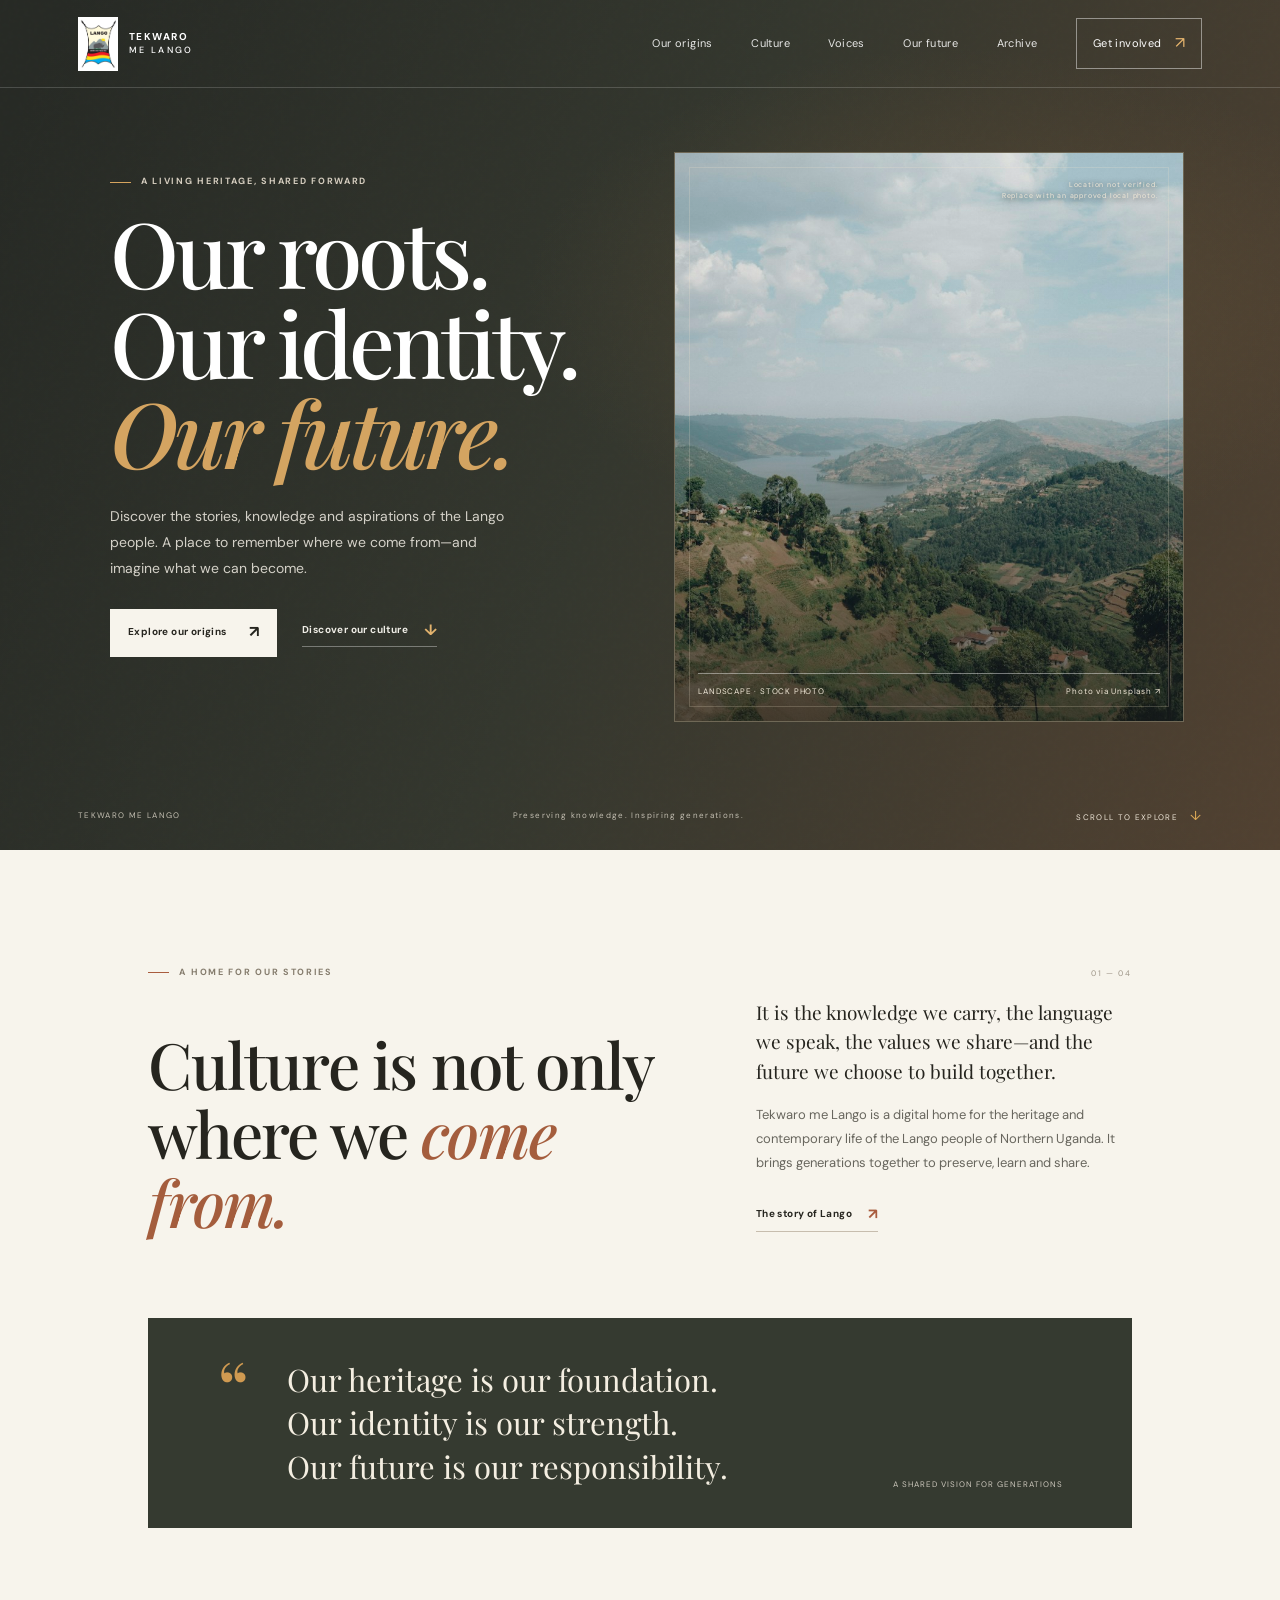
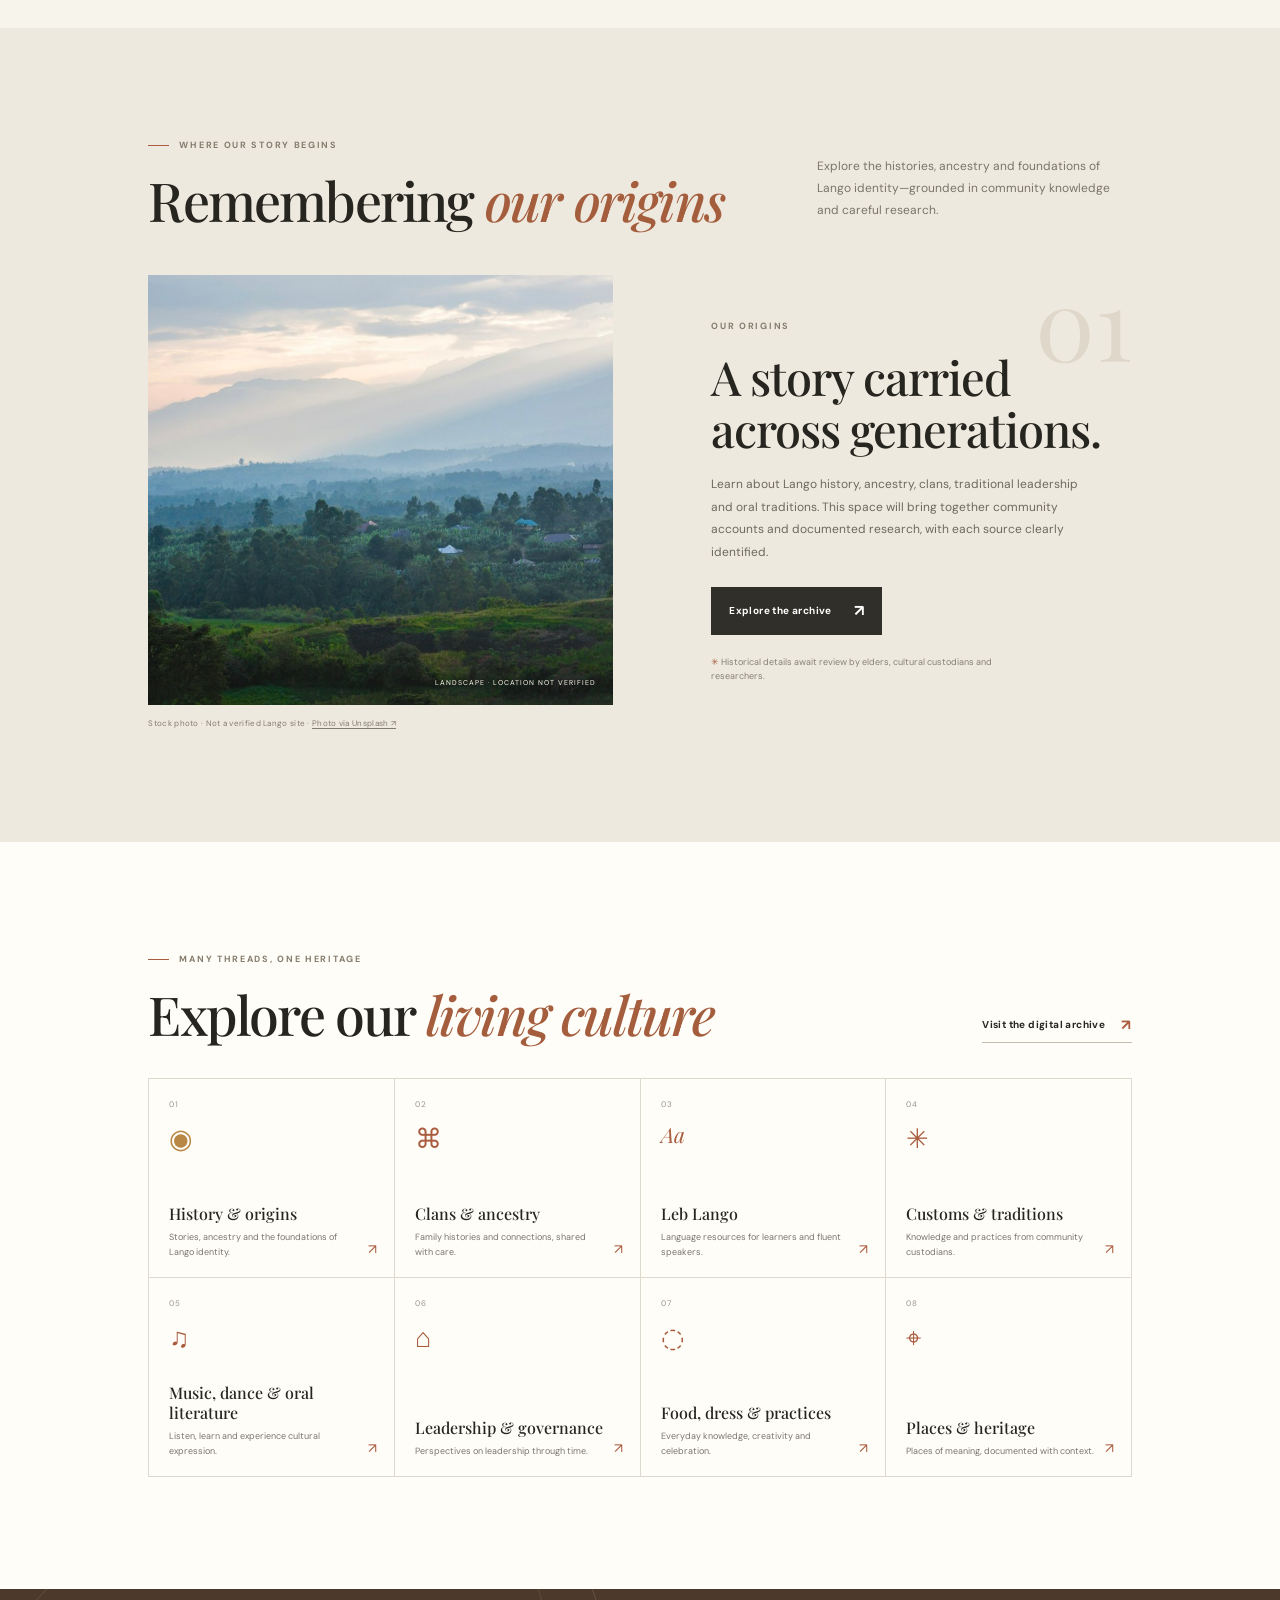
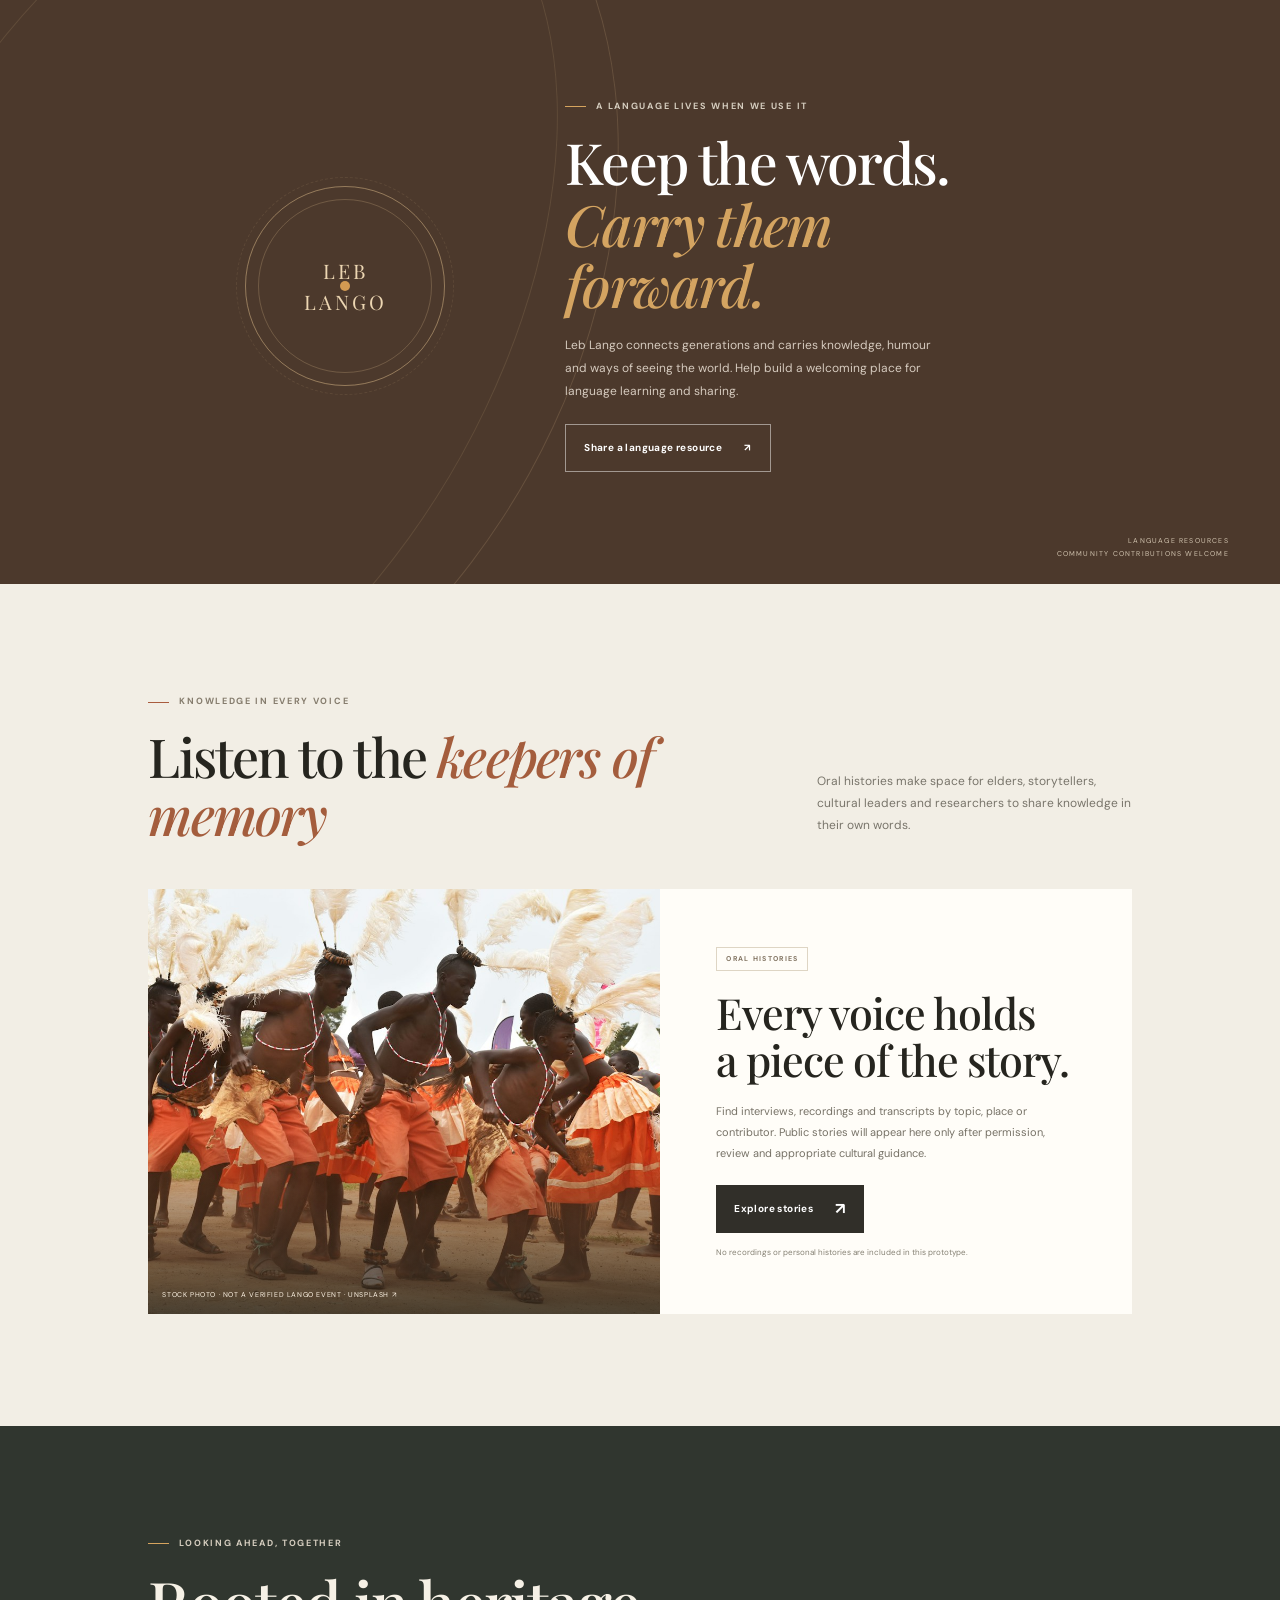
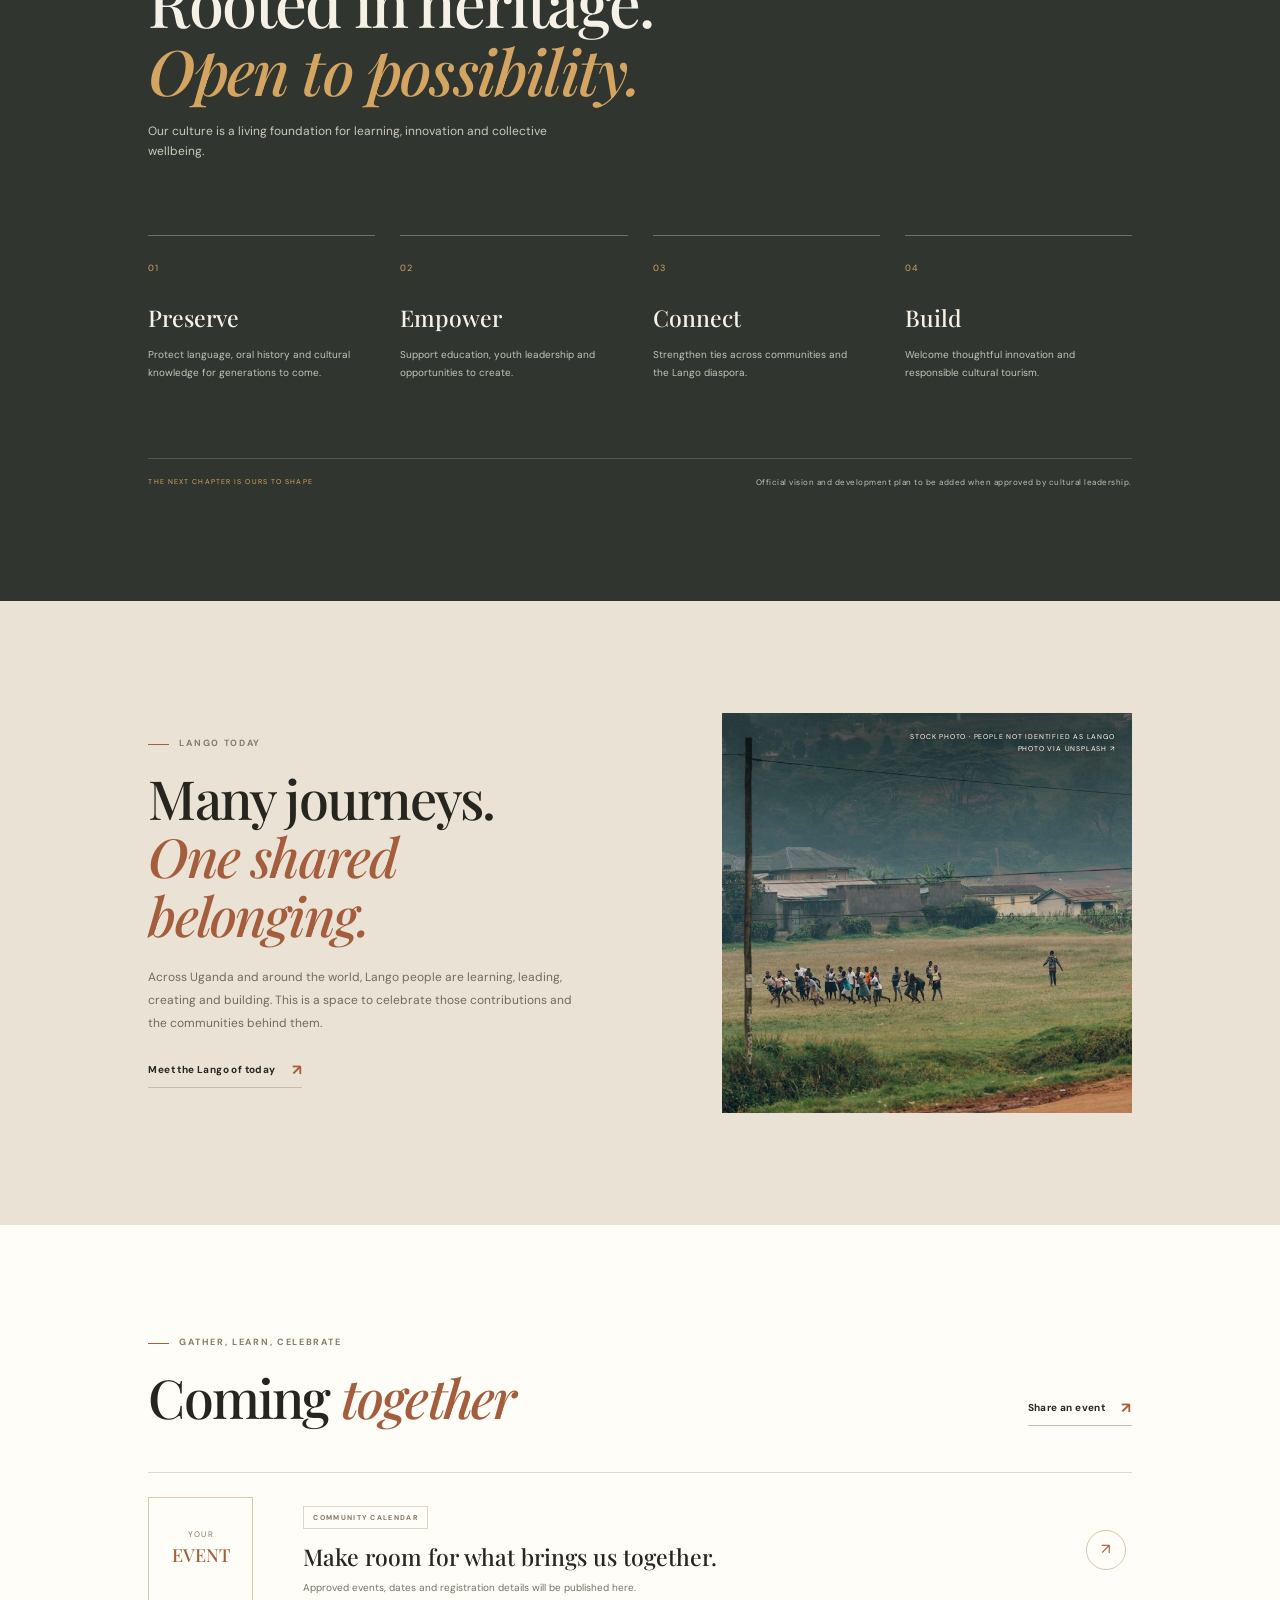
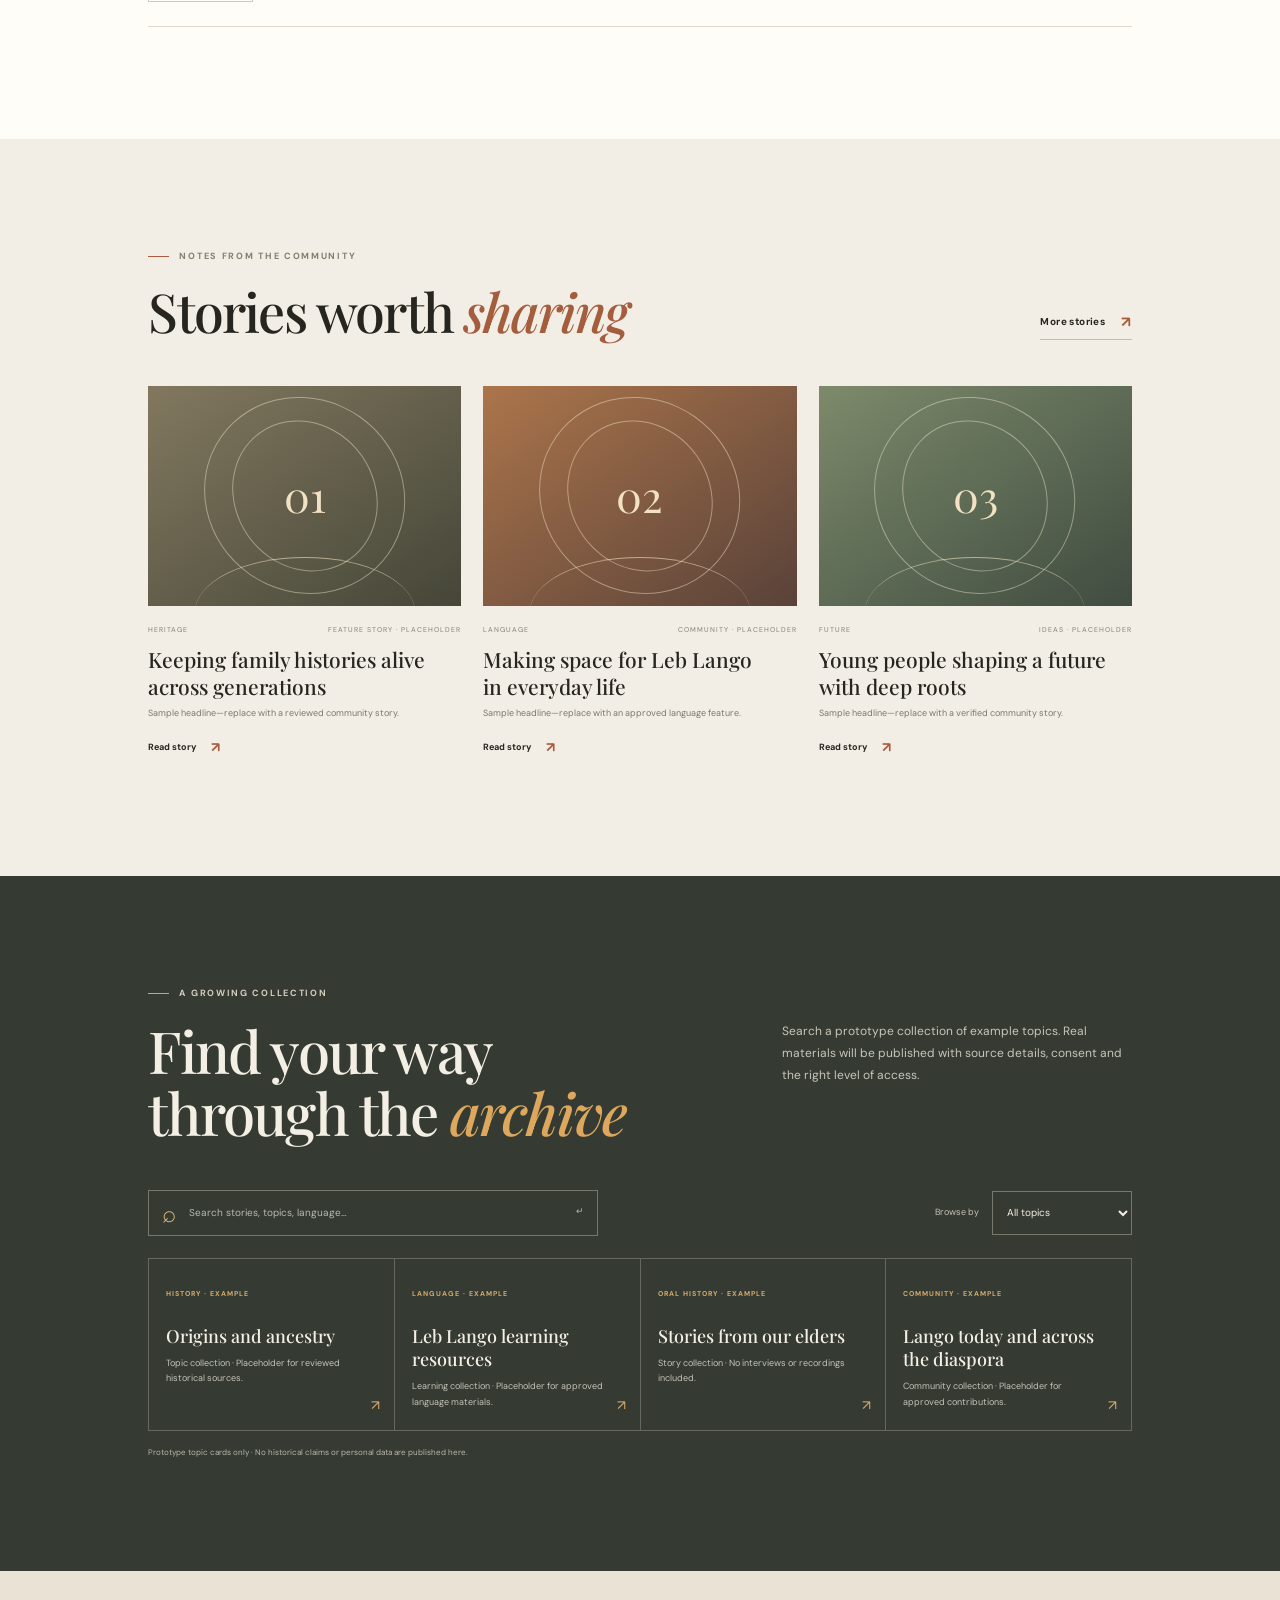
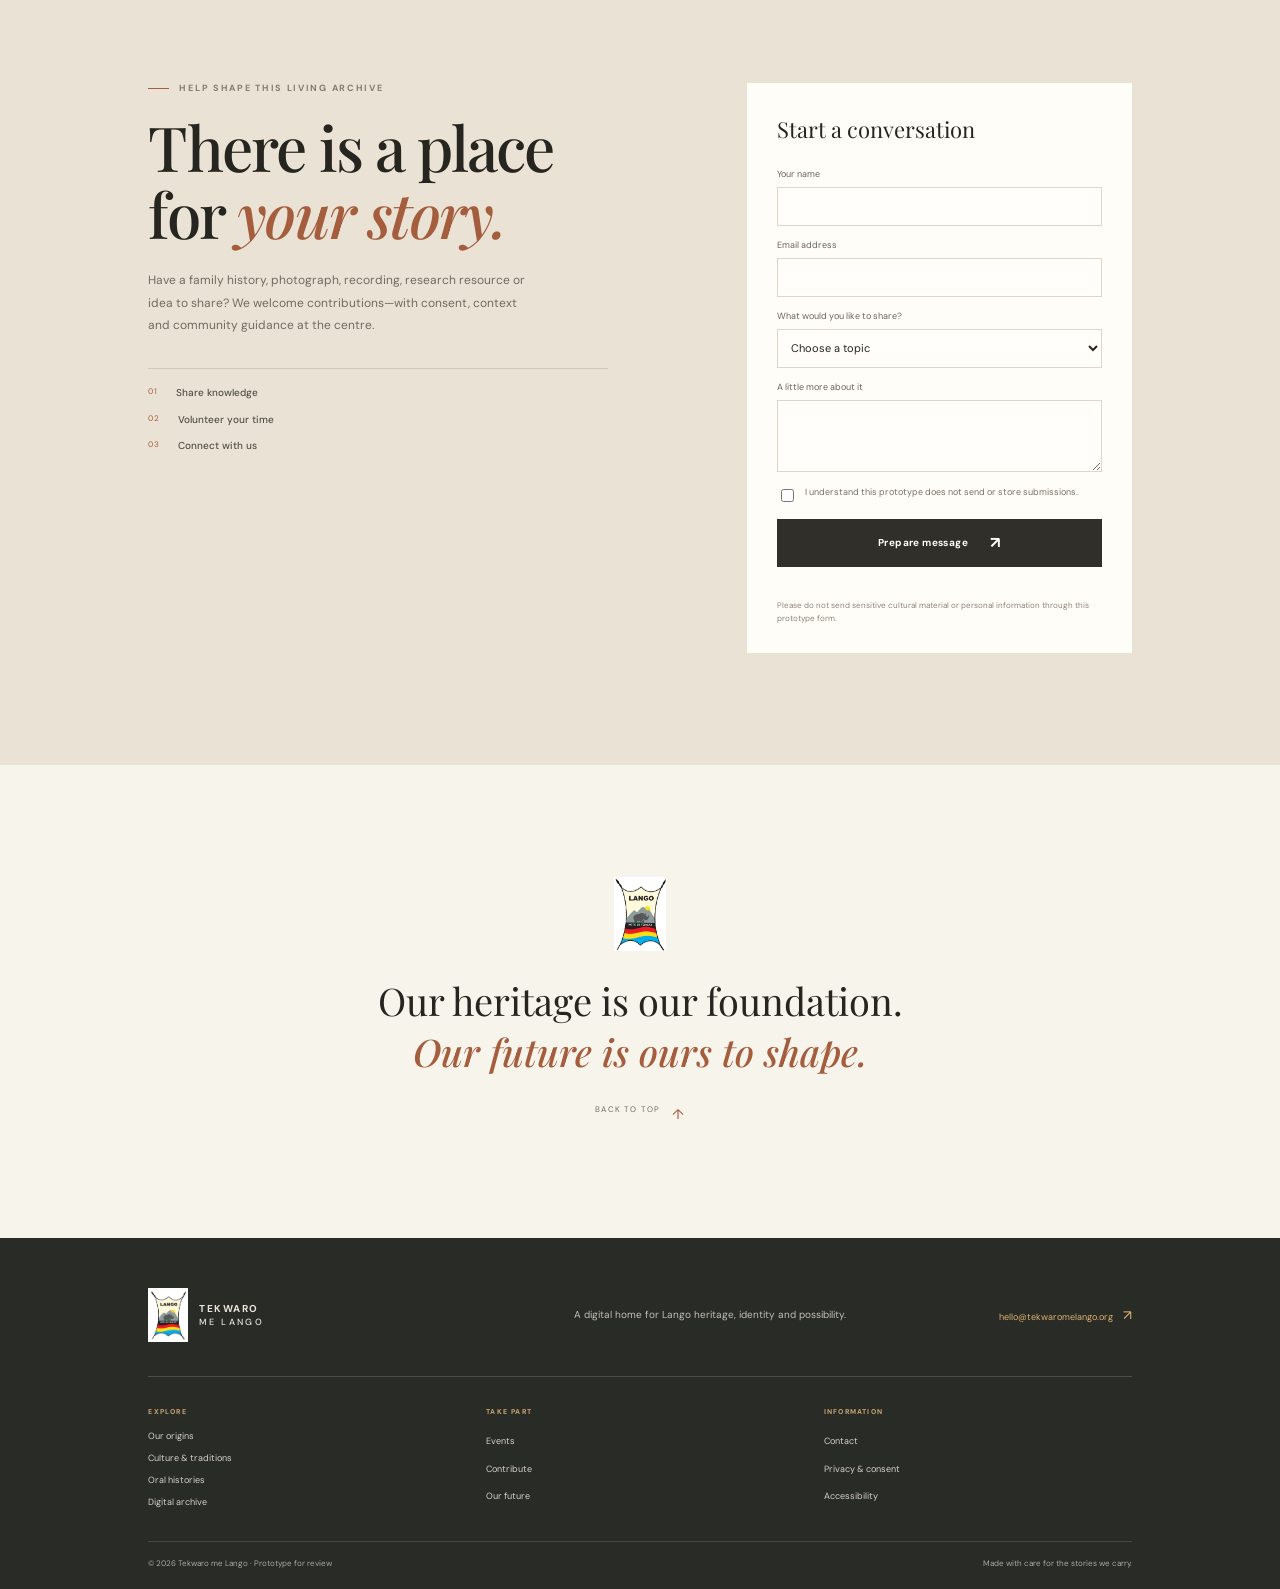
==== index.html @ 5851524d "Publish Tekwaro me Lango website Co-authored-by: Copilot <223556219+Copilot@users.noreply.github.com" ====
<!doctype html>
<html lang="en">
  <head>
    <meta charset="utf-8">
    <meta name="viewport" content="width=device-width, initial-scale=1">
    <meta name="theme-color" content="#f7f4ec">
    <meta name="description" content="A digital home for Lango heritage, language, oral history, and the aspirations of future generations.">
    <title>Tekwaro me Lango — Our Roots. Our Identity. Our Future.</title>
    <link rel="preconnect" href="https://fonts.googleapis.com">
    <link rel="preconnect" href="https://fonts.gstatic.com" crossorigin>
    <link href="https://fonts.googleapis.com/css2?family=DM+Sans:wght@400;500;600;700&family=Playfair+Display:wght@500;600;700&display=swap" rel="stylesheet">
    <link rel="stylesheet" href="styles.css">
    <script src="app.js" defer></script>
  </head>
  <body>
    <a class="skip-link" href="#main">Skip to content</a>
    <header class="site-header">
      <a class="brand" href="#home" aria-label="Tekwaro me Lango home">
        <img class="brand-logo" src="images/lango-emblem.jpg" alt="">
        <span class="brand-name">TEKWARO <span>ME LANGO</span></span>
      </a>
      <button class="menu-toggle" type="button" aria-expanded="false" aria-controls="primary-nav">
        <span class="sr-only">Open menu</span><span></span><span></span>
      </button>
      <nav class="primary-nav" id="primary-nav" aria-label="Main navigation">
        <a href="#origins">Our origins</a>
        <a href="#culture">Culture</a>
        <a href="#voices">Voices</a>
        <a href="#future">Our future</a>
        <a href="#archive">Archive</a>
        <a class="nav-cta" href="#get-involved">Get involved <span aria-hidden="true">↗</span></a>
      </nav>
    </header>

    <main id="main">
      <section class="hero" id="home" aria-labelledby="hero-title">
        <div class="hero-grain" aria-hidden="true"></div>
        <div class="hero-copy">
          <p class="eyebrow eyebrow-light"><span></span> A living heritage, shared forward</p>
          <h1 id="hero-title">Our roots.<br>Our identity.<br><em>Our future.</em></h1>
          <p class="hero-description">Discover the stories, knowledge and aspirations of the Lango people. A place to remember where we come from—and imagine what we can become.</p>
          <div class="hero-actions">
            <a class="button button-light" href="#origins">Explore our origins <span aria-hidden="true">↗</span></a>
            <a class="text-link text-link-light" href="#culture">Discover our culture <span aria-hidden="true">↓</span></a>
          </div>
        </div>
        <figure class="hero-art">
          <img src="images/uganda-landscape.jpg" alt="Aerial view of green hills and trees; the specific location has not been verified." fetchpriority="high">
          <figcaption class="art-caption"><span>LANDSCAPE · STOCK PHOTO</span><a href="https://unsplash.com/photos/aerial-photography-of-hills-and-trees-KQ5djKAN35s" target="_blank" rel="noopener noreferrer">Photo via Unsplash ↗</a></figcaption>
          <p class="art-note">Location not verified.<br>Replace with an approved local photo.</p>
        </figure>
        <div class="hero-bottom">
          <span>TEKWARO ME LANGO</span>
          <span>Preserving knowledge. Inspiring generations.</span>
          <a href="#story" aria-label="Scroll to the story of Lango">SCROLL TO EXPLORE <span aria-hidden="true">↓</span></a>
        </div>
      </section>

      <section class="intro section-pad" id="story">
        <div class="intro-kicker">
          <p class="eyebrow"><span></span> A home for our stories</p>
          <span class="section-index">01 — 04</span>
        </div>
        <div class="intro-content">
          <h2>Culture is not only<br>where we <em>come from.</em></h2>
          <div class="intro-text">
            <p>It is the knowledge we carry, the language we speak, the values we share—and the future we choose to build together.</p>
            <p>Tekwaro me Lango is a digital home for the heritage and contemporary life of the Lango people of Northern Uganda. It brings generations together to preserve, learn and share.</p>
            <a class="text-link" href="#origins">The story of Lango <span aria-hidden="true">↗</span></a>
          </div>
        </div>
        <div class="intro-quote">
          <span class="quote-mark" aria-hidden="true">“</span>
          <p>Our heritage is our foundation.<br>Our identity is our strength.<br>Our future is our responsibility.</p>
          <span class="quote-attribution">A shared vision for generations</span>
        </div>
      </section>

      <section class="origins section-pad" id="origins">
        <div class="section-heading">
          <div><p class="eyebrow"><span></span> Where our story begins</p><h2>Remembering <em>our origins</em></h2></div>
          <p class="section-summary">Explore the histories, ancestry and foundations of Lango identity—grounded in community knowledge and careful research.</p>
        </div>
        <div class="origin-layout">
          <figure class="origin-visual">
            <div class="origin-photo">
              <img src="images/green-hills.jpg" alt="Green trees on a mountain during daytime; shown as an illustrative landscape, not a verified Lango heritage site." loading="lazy">
              <span class="photo-label">LANDSCAPE · LOCATION NOT VERIFIED</span>
            </div>
            <figcaption class="image-note">Stock photo · Not a verified Lango site · <a href="https://unsplash.com/photos/green-trees-on-mountain-during-daytime-8PF8fl6e6yE" target="_blank" rel="noopener noreferrer">Photo via Unsplash ↗</a></figcaption>
          </figure>
          <div class="origin-details">
            <span class="large-number">01</span>
            <p class="eyebrow">Our origins</p>
            <h3>A story carried<br>across generations.</h3>
            <p class="body-copy">Learn about Lango history, ancestry, clans, traditional leadership and oral traditions. This space will bring together community accounts and documented research, with each source clearly identified.</p>
            <a class="button button-dark" href="#archive">Explore the archive <span aria-hidden="true">↗</span></a>
            <p class="review-note"><span aria-hidden="true">✳</span> Historical details await review by elders, cultural custodians and researchers.</p>
          </div>
        </div>
      </section>

      <section class="heritage section-pad" id="culture">
        <div class="section-heading">
          <div><p class="eyebrow"><span></span> Many threads, one heritage</p><h2>Explore our <em>living culture</em></h2></div>
          <a class="text-link" href="#archive">Visit the digital archive <span aria-hidden="true">↗</span></a>
        </div>
        <div class="heritage-grid">
          <a class="heritage-card card-feature" href="#archive"><span class="card-number">01</span><span class="card-symbol symbol-sun" aria-hidden="true">◉</span><span class="card-content"><strong>History &amp; origins</strong><span>Stories, ancestry and the foundations of Lango identity.</span></span><span class="card-arrow" aria-hidden="true">↗</span></a>
          <a class="heritage-card" href="#archive"><span class="card-number">02</span><span class="card-symbol" aria-hidden="true">⌘</span><span class="card-content"><strong>Clans &amp; ancestry</strong><span>Family histories and connections, shared with care.</span></span><span class="card-arrow" aria-hidden="true">↗</span></a>
          <a class="heritage-card" href="#language"><span class="card-number">03</span><span class="card-symbol symbol-language" aria-hidden="true">Aa</span><span class="card-content"><strong>Leb Lango</strong><span>Language resources for learners and fluent speakers.</span></span><span class="card-arrow" aria-hidden="true">↗</span></a>
          <a class="heritage-card" href="#archive"><span class="card-number">04</span><span class="card-symbol" aria-hidden="true">✳</span><span class="card-content"><strong>Customs &amp; traditions</strong><span>Knowledge and practices from community custodians.</span></span><span class="card-arrow" aria-hidden="true">↗</span></a>
          <a class="heritage-card" href="#voices"><span class="card-number">05</span><span class="card-symbol" aria-hidden="true">♫</span><span class="card-content"><strong>Music, dance &amp; oral literature</strong><span>Listen, learn and experience cultural expression.</span></span><span class="card-arrow" aria-hidden="true">↗</span></a>
          <a class="heritage-card" href="#archive"><span class="card-number">06</span><span class="card-symbol" aria-hidden="true">⌂</span><span class="card-content"><strong>Leadership &amp; governance</strong><span>Perspectives on leadership through time.</span></span><span class="card-arrow" aria-hidden="true">↗</span></a>
          <a class="heritage-card" href="#archive"><span class="card-number">07</span><span class="card-symbol" aria-hidden="true">◌</span><span class="card-content"><strong>Food, dress &amp; practices</strong><span>Everyday knowledge, creativity and celebration.</span></span><span class="card-arrow" aria-hidden="true">↗</span></a>
          <a class="heritage-card" href="#archive"><span class="card-number">08</span><span class="card-symbol" aria-hidden="true">⌖</span><span class="card-content"><strong>Places &amp; heritage</strong><span>Places of meaning, documented with context.</span></span><span class="card-arrow" aria-hidden="true">↗</span></a>
        </div>
      </section>

      <section class="language section-pad" id="language">
        <div class="language-mark" aria-hidden="true"><span>LEB</span><span>LANGO</span><i></i></div>
        <div class="language-copy">
          <p class="eyebrow eyebrow-light"><span></span> A language lives when we use it</p>
          <h2>Keep the words.<br><em>Carry them forward.</em></h2>
          <p>Leb Lango connects generations and carries knowledge, humour and ways of seeing the world. Help build a welcoming place for language learning and sharing.</p>
          <a class="button button-outline-light" href="#get-involved">Share a language resource <span aria-hidden="true">↗</span></a>
        </div>
        <div class="language-side-note">LANGUAGE RESOURCES<br>COMMUNITY CONTRIBUTIONS WELCOME</div>
      </section>

      <section class="voices section-pad" id="voices">
        <div class="section-heading">
          <div><p class="eyebrow"><span></span> Knowledge in every voice</p><h2>Listen to the <em>keepers of memory</em></h2></div>
          <p class="section-summary">Oral histories make space for elders, storytellers, cultural leaders and researchers to share knowledge in their own words.</p>
        </div>
        <div class="voices-feature">
          <figure class="voice-art">
            <img src="images/community-dance.jpg" alt="A group of people dancing on open ground; this stock photo is not identified as a Lango cultural event." loading="lazy">
            <figcaption class="voice-art-caption">STOCK PHOTO · NOT A VERIFIED LANGO EVENT · <a href="https://unsplash.com/photos/people-dancing-on-brown-soil-T6Gig_Rr2dw" target="_blank" rel="noopener noreferrer">UNSPLASH ↗</a></figcaption>
          </figure>
          <div class="voice-info">
            <span class="pill">ORAL HISTORIES</span>
            <h3>Every voice holds<br>a piece of the story.</h3>
            <p>Find interviews, recordings and transcripts by topic, place or contributor. Public stories will appear here only after permission, review and appropriate cultural guidance.</p>
            <a class="button button-dark" href="#archive">Explore stories <span aria-hidden="true">↗</span></a>
            <p class="review-note">No recordings or personal histories are included in this prototype.</p>
          </div>
        </div>
      </section>

      <section class="future section-pad" id="future">
        <div class="future-heading">
          <p class="eyebrow eyebrow-light"><span></span> Looking ahead, together</p>
          <h2>Rooted in heritage.<br><em>Open to possibility.</em></h2>
          <p>Our culture is a living foundation for learning, innovation and collective wellbeing.</p>
        </div>
        <div class="future-pillars">
          <article><span>01</span><h3>Preserve</h3><p>Protect language, oral history and cultural knowledge for generations to come.</p></article>
          <article><span>02</span><h3>Empower</h3><p>Support education, youth leadership and opportunities to create.</p></article>
          <article><span>03</span><h3>Connect</h3><p>Strengthen ties across communities and the Lango diaspora.</p></article>
          <article><span>04</span><h3>Build</h3><p>Welcome thoughtful innovation and responsible cultural tourism.</p></article>
        </div>
        <div class="future-footnote"><span>THE NEXT CHAPTER IS OURS TO SHAPE</span><span>Official vision and development plan to be added when approved by cultural leadership.</span></div>
      </section>

      <section class="today section-pad" id="today">
        <div class="today-copy">
          <p class="eyebrow"><span></span> Lango today</p>
          <h2>Many journeys.<br><em>One shared belonging.</em></h2>
          <p>Across Uganda and around the world, Lango people are learning, leading, creating and building. This is a space to celebrate those contributions and the communities behind them.</p>
          <a class="text-link" href="#stories">Meet the Lango of today <span aria-hidden="true">↗</span></a>
        </div>
        <figure class="today-visual">
          <img src="images/community-gathering.jpg" alt="A group of people gathered outdoors; this stock photo does not identify them as Lango." loading="lazy">
          <figcaption class="today-label">STOCK PHOTO · PEOPLE NOT IDENTIFIED AS LANGO<br><a href="https://unsplash.com/photos/group-of-people-on-green-grass-field-10D_1gUt65U" target="_blank" rel="noopener noreferrer">PHOTO VIA UNSPLASH ↗</a></figcaption>
        </figure>
      </section>

      <section class="events section-pad" id="events">
        <div class="section-heading">
          <div><p class="eyebrow"><span></span> Gather, learn, celebrate</p><h2>Coming <em>together</em></h2></div>
          <a class="text-link" href="#get-involved">Share an event <span aria-hidden="true">↗</span></a>
        </div>
        <div class="event-placeholder">
          <div class="event-date"><span>YOUR</span><strong>EVENT</strong></div>
          <div><span class="pill">COMMUNITY CALENDAR</span><h3>Make room for what brings us together.</h3><p>Approved events, dates and registration details will be published here.</p></div>
          <a class="round-link" href="#get-involved" aria-label="Submit an event suggestion">↗</a>
        </div>
      </section>

      <section class="stories section-pad" id="stories">
        <div class="section-heading">
          <div><p class="eyebrow"><span></span> Notes from the community</p><h2>Stories worth <em>sharing</em></h2></div>
          <a class="text-link" href="#archive">More stories <span aria-hidden="true">↗</span></a>
        </div>
        <div class="story-grid">
          <article class="story-card"><div class="story-illustration story-one"><span>01</span><i></i></div><div class="story-meta"><span>HERITAGE</span><span>FEATURE STORY · PLACEHOLDER</span></div><h3>Keeping family histories alive across generations</h3><p>Sample headline—replace with a reviewed community story.</p><a href="#archive" aria-label="Read Keeping family histories alive across generations">Read story <span aria-hidden="true">↗</span></a></article>
          <article class="story-card"><div class="story-illustration story-two"><span>02</span><i></i></div><div class="story-meta"><span>LANGUAGE</span><span>COMMUNITY · PLACEHOLDER</span></div><h3>Making space for Leb Lango in everyday life</h3><p>Sample headline—replace with an approved language feature.</p><a href="#language" aria-label="Read Making space for Leb Lango in everyday life">Read story <span aria-hidden="true">↗</span></a></article>
          <article class="story-card"><div class="story-illustration story-three"><span>03</span><i></i></div><div class="story-meta"><span>FUTURE</span><span>IDEAS · PLACEHOLDER</span></div><h3>Young people shaping a future with deep roots</h3><p>Sample headline—replace with a verified community story.</p><a href="#future" aria-label="Read Young people shaping a future with deep roots">Read story <span aria-hidden="true">↗</span></a></article>
        </div>
      </section>

      <section class="archive section-pad" id="archive">
        <div class="section-heading archive-heading">
          <div><p class="eyebrow eyebrow-light"><span></span> A growing collection</p><h2>Find your way<br>through the <em>archive</em></h2></div>
          <p class="section-summary">Search a prototype collection of example topics. Real materials will be published with source details, consent and the right level of access.</p>
        </div>
        <div class="archive-tools">
          <label class="search-field"><span class="sr-only">Search the archive</span><span aria-hidden="true">⌕</span><input id="archive-search" type="search" placeholder="Search stories, topics, language…" autocomplete="off"><kbd>↵</kbd></label>
          <label class="filter-label" for="archive-filter">Browse by</label>
          <select id="archive-filter" aria-label="Filter archive by category"><option value="all">All topics</option><option value="history">History</option><option value="language">Language</option><option value="oral history">Oral history</option><option value="community">Community</option></select>
        </div>
        <div class="archive-results" id="archive-results" aria-live="polite">
          <article class="archive-item" data-category="history" data-search="history origins ancestry oral tradition review"><span class="archive-type">HISTORY · EXAMPLE</span><h3>Origins and ancestry</h3><p>Topic collection · Placeholder for reviewed historical sources.</p><span class="archive-arrow" aria-hidden="true">↗</span></article>
          <article class="archive-item" data-category="language" data-search="leb lango language learning vocabulary community"><span class="archive-type">LANGUAGE · EXAMPLE</span><h3>Leb Lango learning resources</h3><p>Learning collection · Placeholder for approved language materials.</p><span class="archive-arrow" aria-hidden="true">↗</span></article>
          <article class="archive-item" data-category="oral history" data-search="oral history elders memories interview recordings consent"><span class="archive-type">ORAL HISTORY · EXAMPLE</span><h3>Stories from our elders</h3><p>Story collection · No interviews or recordings included.</p><span class="archive-arrow" aria-hidden="true">↗</span></article>
          <article class="archive-item" data-category="community" data-search="community today people achievements diaspora future"><span class="archive-type">COMMUNITY · EXAMPLE</span><h3>Lango today and across the diaspora</h3><p>Community collection · Placeholder for approved contributions.</p><span class="archive-arrow" aria-hidden="true">↗</span></article>
        </div>
        <p class="no-results" id="no-results" hidden>No example topics match your search. Try a different word or category.</p>
        <p class="archive-disclaimer">Prototype topic cards only · No historical claims or personal data are published here.</p>
      </section>

      <section class="involved section-pad" id="get-involved">
        <div class="involved-intro">
          <p class="eyebrow"><span></span> Help shape this living archive</p>
          <h2>There is a place<br>for <em>your story.</em></h2>
          <p>Have a family history, photograph, recording, research resource or idea to share? We welcome contributions—with consent, context and community guidance at the centre.</p>
          <div class="involved-points"><span>01 <b>Share knowledge</b></span><span>02 <b>Volunteer your time</b></span><span>03 <b>Connect with us</b></span></div>
        </div>
        <form class="contact-form" id="contact-form">
          <p class="form-title">Start a conversation</p>
          <label for="contact-name">Your name</label><input id="contact-name" name="name" type="text" autocomplete="name" required>
          <label for="contact-email">Email address</label><input id="contact-email" name="email" type="email" autocomplete="email" required>
          <label for="contact-topic">What would you like to share?</label>
          <select id="contact-topic" name="topic" required><option value="">Choose a topic</option><option>Family or oral history</option><option>Language resource</option><option>Photo, audio or document</option><option>Volunteering or partnership</option><option>Something else</option></select>
          <label for="contact-message">A little more about it</label><textarea id="contact-message" name="message" rows="3" required></textarea>
          <label class="consent-check"><input type="checkbox" name="consent" required><span>I understand this prototype does not send or store submissions.</span></label>
          <button class="button button-dark form-submit" type="submit">Prepare message <span aria-hidden="true">↗</span></button>
          <p class="form-notice" id="form-notice" role="status"></p>
          <p class="privacy-note">Please do not send sensitive cultural material or personal information through this prototype form.</p>
        </form>
      </section>

      <section class="closing section-pad">
        <img class="closing-mark" src="images/lango-emblem.jpg" alt="">
        <p>Our heritage is our foundation.<br><em>Our future is ours to shape.</em></p>
        <a href="#home" class="back-top">BACK TO TOP <span aria-hidden="true">↑</span></a>
      </section>
    </main>

    <footer class="site-footer">
      <div class="footer-main">
        <a class="brand brand-footer" href="#home" aria-label="Tekwaro me Lango home"><img class="brand-logo" src="images/lango-emblem.jpg" alt=""><span class="brand-name">TEKWARO <span>ME LANGO</span></span></a>
        <p>A digital home for Lango heritage, identity and possibility.</p>
        <a class="footer-email" href="mailto:hello@tekwaromelango.org">hello@tekwaromelango.org <span aria-hidden="true">↗</span></a>
      </div>
      <div class="footer-links"><div><span>EXPLORE</span><a href="#origins">Our origins</a><a href="#culture">Culture &amp; traditions</a><a href="#voices">Oral histories</a><a href="#archive">Digital archive</a></div><div><span>TAKE PART</span><a href="#events">Events</a><a href="#get-involved">Contribute</a><a href="#future">Our future</a></div><div><span>INFORMATION</span><a href="#get-involved">Contact</a><a href="#get-involved">Privacy &amp; consent</a><a href="#get-involved">Accessibility</a></div></div>
      <div class="footer-bottom"><span>© <span id="year"></span> Tekwaro me Lango · Prototype for review</span><span>Made with care for the stories we carry.</span></div>
    </footer>
  </body>
</html>
---- styles.css ----
:root {
  --cream: #f7f4ec;
  --paper: #fffdf8;
  --ink: #26251f;
  --muted: #737066;
  --brown: #342a21;
  --deep: #242822;
  --ochre: #c88b44;
  --clay: #a95c3e;
  --sage: #79836a;
  --line: #ded9cd;
  --serif: "Playfair Display", Georgia, serif;
  --sans: "DM Sans", Arial, sans-serif;
}

* { box-sizing: border-box; }
html { scroll-behavior: smooth; scroll-padding-top: 86px; }
body { margin: 0; color: var(--ink); background: var(--cream); font-family: var(--sans); font-size: 15px; line-height: 1.65; -webkit-font-smoothing: antialiased; }
a { color: inherit; text-decoration: none; }
button, input, select, textarea { font: inherit; }
button, a, input, select, textarea { -webkit-tap-highlight-color: transparent; }
button:focus-visible, a:focus-visible, input:focus-visible, select:focus-visible, textarea:focus-visible { outline: 2px solid var(--ochre); outline-offset: 4px; }
::selection { background: #d8b27a; color: var(--ink); }
.sr-only { position: absolute; width: 1px; height: 1px; padding: 0; margin: -1px; overflow: hidden; clip: rect(0,0,0,0); white-space: nowrap; border: 0; }
.skip-link { position: fixed; z-index: 99; top: 10px; left: 10px; padding: 10px 16px; color: white; background: var(--ink); transform: translateY(-150%); }
.skip-link:focus { transform: none; }
.site-header { position: absolute; z-index: 10; top: 0; left: 0; display: flex; width: 100%; height: 88px; align-items: center; justify-content: space-between; padding: 0 6.1%; border-bottom: 1px solid rgb(255 255 255 / 17%); color: white; }
.brand { display: inline-flex; align-items: center; gap: 11px; }
.brand-logo { display: block; width: auto; height: 54px; padding: 2px; background: #fff; object-fit: contain; }
.brand-name { display: flex; flex-direction: column; font-size: 10px; font-weight: 700; letter-spacing: 1.5px; line-height: 1.5; }
.brand-name span { font-size: 9px; font-weight: 500; letter-spacing: 2.4px; }
.primary-nav { display: flex; height: 100%; align-items: center; gap: clamp(20px, 3vw, 46px); }
.primary-nav a { font-size: 11px; letter-spacing: .4px; opacity: .88; transition: opacity .2s ease; }
.primary-nav a:hover { opacity: 1; }
.primary-nav .nav-cta { display: flex; align-items: center; gap: 13px; padding: 11px 16px; border: 1px solid rgb(255 255 255 / 45%); opacity: 1; }
.nav-cta span { color: #e9b76f; font-size: 16px; }
.menu-toggle { display: none; }
.hero { position: relative; display: grid; min-height: 720px; height: min(850px, 100svh); grid-template-columns: 1.03fr .97fr; overflow: hidden; padding: 88px 6.1% 65px; color: white; background: #34372e; }
.hero::before { position: absolute; inset: 0; background: radial-gradient(ellipse at 75% 35%, rgb(160 117 67 / 22%), transparent 32%), linear-gradient(112deg, #272a25 4%, #34372e 49%, #514131 100%); content: ""; }
.hero-grain { position: absolute; inset: 0; z-index: 1; pointer-events: none; background-image: url("data:image/svg+xml,%3Csvg viewBox='0 0 180 180' xmlns='http://www.w3.org/2000/svg'%3E%3Cfilter id='n'%3E%3CfeTurbulence type='fractalNoise' baseFrequency='.92' numOctaves='3' stitchTiles='stitch'/%3E%3C/filter%3E%3Crect width='100%25' height='100%25' filter='url(%23n)' opacity='.12'/%3E%3C/svg%3E"); opacity: .22; mix-blend-mode: soft-light; }
.hero-copy { position: relative; z-index: 2; align-self: center; max-width: 590px; padding: 0 0 40px 5.5%; }
.eyebrow { display: flex; align-items: center; gap: 10px; margin: 0 0 19px; color: #857c6d; font-size: 9px; font-weight: 700; letter-spacing: 1.7px; line-height: 1.3; text-transform: uppercase; }
.eyebrow > span { display: inline-block; width: 21px; height: 1px; background: var(--clay); }
.eyebrow-light { color: #d5cdbf; }
.eyebrow-light > span { background: #d6a45e; }
.hero h1 { margin: 0; font-family: var(--serif); font-size: clamp(58px, 7.1vw, 103px); font-weight: 500; letter-spacing: -4.2px; line-height: .99; }
h1 em, h2 em, .closing em { color: #d4a461; font-weight: 500; }
.hero-description { max-width: 395px; margin: 27px 0 27px; color: #d4d1c8; font-size: 14px; line-height: 1.85; }
.hero-actions { display: flex; align-items: center; gap: 25px; }
.button { display: inline-flex; min-height: 48px; align-items: center; justify-content: center; gap: 22px; padding: 0 18px; font-size: 10px; font-weight: 700; letter-spacing: .4px; transition: transform .2s ease, background .2s ease; }
.button:hover { transform: translateY(-2px); }
.button-light { color: var(--ink); background: var(--cream); }
.button-light span, .button-dark span { font-size: 16px; }
.text-link { display: inline-flex; align-items: center; gap: 16px; padding-bottom: 4px; border-bottom: 1px solid #c7bdae; font-size: 10px; font-weight: 700; letter-spacing: .4px; }
.text-link span { color: var(--clay); font-size: 15px; }
.text-link-light { border-color: rgb(255 255 255 / 35%); color: #f0eee7; }
.text-link-light span { color: #e3b36e; }
.hero-art { position: relative; z-index: 2; width: min(100%, 510px); height: min(570px, 72vh); align-self: center; justify-self: center; overflow: hidden; border: 1px solid rgb(237 215 177 / 22%); background: #4b493c; }
.hero-art::before, .hero-art::after { position: absolute; z-index: 1; content: ""; pointer-events: none; }
.hero-art::before { inset: 0; background: linear-gradient(180deg, rgb(29 32 27 / 5%) 43%, rgb(26 28 25 / 72%) 100%); }
.hero-art::after { inset: 14px; border: 1px solid rgb(245 231 203 / 20%); }
.hero-art > img, .origin-photo > img, .voice-art > img, .today-visual > img { display: block; width: 100%; height: 100%; object-fit: cover; }
.hero-art > img { object-position: center; }
.art-caption, .art-note { position: absolute; z-index: 2; margin: 0; color: #f1e8d8; font-size: 8px; letter-spacing: .8px; }
.art-caption { right: 23px; bottom: 22px; left: 23px; display: flex; justify-content: space-between; gap: 10px; border-top: 1px solid rgb(255 255 255 / 42%); padding-top: 11px; }
.art-caption a { color: inherit; }
.art-note { top: 26px; right: 26px; text-align: right; font-size: 7px; line-height: 1.6; text-shadow: 0 1px 6px #222; }
.hero-bottom { position: absolute; z-index: 3; right: 6.1%; bottom: 24px; left: 6.1%; display: flex; align-items: center; justify-content: space-between; color: #c4bfb2; font-size: 8px; letter-spacing: 1.35px; }
.hero-bottom a { color: #eee5d7; font-size: 8px; }
.hero-bottom a span { padding-left: 8px; color: #dda956; font-size: 13px; }
.section-pad { padding: 112px 11.6%; }
.intro { padding-top: 117px; padding-bottom: 100px; }
.intro-kicker { display: flex; justify-content: space-between; }
.section-index { color: #9e9688; font-size: 8px; letter-spacing: 1.6px; }
.intro-content { display: grid; grid-template-columns: 1.16fr .84fr; gap: 9%; align-items: end; }
h2 { margin: 0; font-family: var(--serif); font-size: clamp(38px, 5vw, 65px); font-weight: 500; letter-spacing: -1.8px; line-height: 1.08; }
.intro h2 em, .section-heading h2 em, .today h2 em, .involved h2 em { color: #a45d3d; }
.intro-text { max-width: 390px; padding-bottom: 4px; }
.intro-text p { margin: 0 0 17px; color: #68665e; font-size: 13px; line-height: 1.85; }
.intro-text p:first-child { color: var(--ink); font-family: var(--serif); font-size: 19px; line-height: 1.55; }
.intro-text .text-link { margin-top: 10px; }
.intro-quote { position: relative; display: grid; min-height: 210px; grid-template-columns: 70px 1fr auto; align-items: center; margin-top: 82px; padding: 30px 7%; color: #f4eee1; background: #353a30; }
.quote-mark { align-self: start; color: #d09a51; font-family: var(--serif); font-size: 78px; line-height: 1; }
.intro-quote p { margin: 0; font-family: var(--serif); font-size: clamp(21px, 2.5vw, 31px); line-height: 1.4; }
.quote-attribution { align-self: end; padding: 0 0 7px 15px; color: #cbc6bb; font-size: 8px; letter-spacing: 1px; text-transform: uppercase; }
.origins { background: #eee9df; }
.section-heading { display: flex; align-items: end; justify-content: space-between; gap: 45px; margin-bottom: 46px; }
.section-heading h2 { font-size: clamp(37px, 4.2vw, 54px); }
.section-summary { max-width: 315px; margin: 0 0 7px; color: #79756b; font-size: 12px; line-height: 1.85; }
.origin-layout { display: grid; grid-template-columns: 1.05fr .95fr; gap: 10%; align-items: center; }
.origin-visual { position: relative; margin: 0; }
.origin-photo { position: relative; height: 430px; overflow: hidden; background: #d8c9ad; }
.origin-photo::after { position: absolute; inset: 0; background: linear-gradient(180deg, transparent 56%, rgb(28 32 27 / 56%)); content: ""; }
.origin-photo > img { object-position: center 52%; }
.photo-label { position: absolute; z-index: 1; right: 17px; bottom: 16px; color: #fff8e9; font-size: 7px; letter-spacing: 1px; }
.image-note { display: block; margin-top: 12px; color: #817c70; font-size: 8px; letter-spacing: .3px; }
.image-note a { text-decoration: underline; text-underline-offset: 2px; }
.origin-details { position: relative; padding: 15px 0; }
.large-number { position: absolute; top: -35px; right: 0; color: #dfd8ca; font-family: var(--serif); font-size: 100px; line-height: 1; }
.origin-details .eyebrow { position: relative; }
.origin-details h3, .voice-info h3 { position: relative; margin: 0 0 18px; font-family: var(--serif); font-size: clamp(33px, 4vw, 47px); font-weight: 500; letter-spacing: -1px; line-height: 1.1; }
.body-copy { max-width: 380px; margin: 0 0 23px; color: #6c695f; font-size: 12px; line-height: 1.9; }
.button-dark { color: white; background: #312f29; }
.button-dark:hover { background: #554436; }
.review-note { max-width: 330px; margin: 20px 0 0; color: #858073; font-size: 9px; line-height: 1.6; }
.review-note span { color: var(--clay); }
.heritage { background: var(--paper); }
.heritage .section-heading { margin-bottom: 35px; }
.heritage-grid { display: grid; grid-template-columns: repeat(4, 1fr); border-top: 1px solid var(--line); border-left: 1px solid var(--line); }
.heritage-card { position: relative; display: flex; min-height: 199px; flex-direction: column; padding: 19px 20px 16px; border-right: 1px solid var(--line); border-bottom: 1px solid var(--line); transition: background .2s ease; }
.heritage-card:hover { background: #f3efe5; }
.card-number { color: #9a9589; font-size: 8px; letter-spacing: 1px; }
.card-symbol { margin-top: 13px; color: var(--clay); font-family: var(--serif); font-size: 27px; line-height: 1; }
.symbol-sun { color: #b88645; }
.symbol-language { font-style: italic; font-size: 21px; }
.card-content { display: flex; flex-direction: column; gap: 6px; margin-top: auto; padding-top: 20px; }
.card-content strong { font-family: var(--serif); font-size: 16px; font-weight: 500; line-height: 1.25; }
.card-content > span { max-width: 190px; color: #79756d; font-size: 9px; line-height: 1.7; }
.card-arrow { position: absolute; right: 17px; bottom: 15px; color: var(--clay); font-size: 14px; }
.language { position: relative; display: grid; min-height: 470px; grid-template-columns: .8fr 1.2fr; align-items: center; overflow: hidden; color: white; background: #4c392c; }
.language::before { position: absolute; top: -40%; left: -15%; width: 60%; height: 180%; border: 1px solid rgb(234 201 150 / 16%); border-radius: 50%; content: ""; transform: rotate(29deg); }
.language::after { position: absolute; top: -32%; left: -9%; width: 48%; height: 170%; border: 1px solid rgb(234 201 150 / 12%); border-radius: 50%; content: ""; transform: rotate(29deg); }
.language-mark { position: relative; z-index: 1; display: flex; width: 200px; height: 200px; flex-direction: column; align-items: center; justify-content: center; justify-self: center; border: 1px solid rgb(230 197 145 / 48%); border-radius: 50%; color: #ecd6b2; font-family: var(--serif); font-size: 20px; letter-spacing: 3px; line-height: 1.55; }
.language-mark::before, .language-mark::after { position: absolute; inset: 12px; border: 1px solid rgb(230 197 145 / 24%); border-radius: 50%; content: ""; }
.language-mark::after { inset: -10px; border-style: dashed; opacity: .45; }
.language-mark i { position: absolute; width: 10px; height: 10px; border-radius: 50%; background: #d39a52; }
.language-copy { position: relative; z-index: 1; max-width: 490px; padding-left: 4%; }
.language-copy h2 { margin-bottom: 18px; font-size: clamp(37px, 4.5vw, 57px); }
.language-copy > p:not(.eyebrow) { max-width: 390px; margin: 0 0 22px; color: #d5cabe; font-size: 12px; line-height: 1.9; }
.button-outline-light { border: 1px solid rgb(255 255 255 / 48%); color: white; }
.language-side-note { position: absolute; right: 4%; bottom: 24px; color: #d1c3af; font-size: 7px; letter-spacing: 1.2px; line-height: 1.8; text-align: right; }
.voices { background: #f2eee5; }
.voices-feature { display: grid; grid-template-columns: 1.04fr .96fr; background: var(--paper); }
.voice-art { position: relative; display: block; min-height: 405px; margin: 0; overflow: hidden; background: #39443a; }
.voice-art::after { position: absolute; inset: 0; background: linear-gradient(180deg, transparent 55%, rgb(20 24 21 / 76%)); content: ""; pointer-events: none; }
.voice-art > img { position: absolute; inset: 0; object-position: center; }
.voice-art-caption { position: absolute; z-index: 1; right: 14px; bottom: 13px; left: 14px; color: #fff5e6; font-size: 7px; letter-spacing: .6px; }
.voice-art-caption a { color: inherit; }
.voice-info { align-self: center; padding: 55px 12%; }
.pill { display: inline-block; padding: 5px 9px; border: 1px solid #ded5c4; color: #827462; font-size: 7px; font-weight: 700; letter-spacing: 1.3px; }
.voice-info h3 { margin-top: 18px; font-size: clamp(31px, 3.6vw, 43px); }
.voice-info > p:not(.review-note) { margin: 0 0 21px; color: #777267; font-size: 11px; line-height: 1.9; }
.voice-info .review-note { margin-top: 13px; font-size: 8px; }
.future { color: #f6f1e6; background: #30362f; }
.future-heading { max-width: 640px; }
.future-heading h2 { font-size: clamp(41px, 5vw, 63px); }
.future-heading > p:not(.eyebrow) { max-width: 400px; margin: 18px 0 0; color: #cac9bc; font-size: 12px; }
.future-pillars { display: grid; grid-template-columns: repeat(4, 1fr); gap: 25px; margin-top: 73px; }
.future-pillars article { min-height: 178px; padding-top: 18px; border-top: 1px solid rgb(244 235 216 / 32%); }
.future-pillars article > span { color: #d3a361; font-size: 9px; letter-spacing: 1px; }
.future-pillars h3 { margin: 20px 0 9px; font-family: var(--serif); font-size: 23px; font-weight: 500; }
.future-pillars p { max-width: 205px; margin: 0; color: #c5c4b8; font-size: 10px; line-height: 1.8; }
.future-footnote { display: flex; justify-content: space-between; gap: 24px; margin-top: 45px; padding-top: 17px; border-top: 1px solid rgb(244 235 216 / 18%); color: #c2c0b5; font-size: 8px; letter-spacing: .5px; }
.future-footnote span:first-child { color: #d5a660; font-size: 7px; letter-spacing: 1.1px; }
.today { display: grid; grid-template-columns: 1fr .9fr; align-items: center; gap: 12%; background: #eae3d5; }
.today-copy { max-width: 440px; }
.today-copy h2 { font-size: clamp(38px, 4.3vw, 54px); }
.today-copy > p:not(.eyebrow) { margin: 22px 0; color: #706b60; font-size: 12px; line-height: 1.9; }
.today-visual { position: relative; min-height: 400px; margin: 0; overflow: hidden; background: #a6a185; }
.today-visual::after { position: absolute; inset: 0; background: linear-gradient(180deg, rgb(26 29 24 / 48%), transparent 44%); content: ""; }
.today-visual > img { position: absolute; inset: 0; object-position: center; }
.today-label { position: absolute; z-index: 1; top: 18px; right: 17px; left: 17px; color: #fff9ea; font-size: 7px; letter-spacing: .8px; line-height: 1.7; text-align: right; text-shadow: 0 1px 6px #222; }
.today-label a { color: inherit; }
.events { background: var(--paper); }
.event-placeholder { display: grid; grid-template-columns: 125px 1fr 46px; gap: 30px; align-items: center; padding: 24px 0; border-top: 1px solid var(--line); border-bottom: 1px solid var(--line); }
.event-date { display: flex; width: 105px; height: 105px; flex-direction: column; align-items: center; justify-content: center; border: 1px solid #d7c8ae; color: #85775f; }
.event-date span { font-size: 8px; letter-spacing: 1.4px; }.event-date strong { color: #a45d3d; font-family: var(--serif); font-size: 18px; font-weight: 500; }
.event-placeholder .pill { margin-bottom: 9px; }
.event-placeholder h3 { margin: 0 0 4px; font-family: var(--serif); font-size: 23px; font-weight: 500; }
.event-placeholder p { margin: 0; color: #777267; font-size: 10px; }
.round-link { display: grid; width: 40px; height: 40px; align-items: center; justify-content: center; border: 1px solid #d7c8ae; border-radius: 50%; color: var(--clay); transition: background .2s ease; }
.round-link:hover { background: #f1ebdf; }
.stories { background: #f2eee5; }
.story-grid { display: grid; grid-template-columns: repeat(3, 1fr); gap: 22px; }
.story-card { padding-bottom: 5px; }
.story-illustration { position: relative; display: flex; height: 220px; align-items: center; justify-content: center; overflow: hidden; }
.story-illustration::before, .story-illustration::after { position: absolute; border: 1px solid rgb(250 239 214 / 43%); border-radius: 50%; content: ""; }
.story-illustration::before { width: 65%; height: 87%; transform: rotate(35deg); }.story-illustration::after { width: 44%; height: 70%; transform: rotate(-35deg); }
.story-one { background: linear-gradient(145deg, #82785f, #454638); }.story-two { background: linear-gradient(145deg, #ac754b, #594239); }.story-three { background: linear-gradient(145deg, #7d8a6b, #3f4c40); }
.story-illustration > span { position: relative; z-index: 1; color: #f2e2c3; font-family: var(--serif); font-size: 43px; }
.story-illustration i { position: absolute; right: 15%; bottom: -28%; left: 15%; height: 50%; border-top: 1px solid rgb(251 235 202 / 57%); border-radius: 50% 50% 0 0; }
.story-meta { display: flex; justify-content: space-between; margin-top: 18px; color: #887f70; font-size: 7px; letter-spacing: 1px; }
.story-card h3 { max-width: 290px; margin: 11px 0 6px; font-family: var(--serif); font-size: 21px; font-weight: 500; line-height: 1.28; }
.story-card p { margin: 0 0 12px; color: #7c776d; font-size: 9px; }
.story-card > a { display: inline-flex; align-items: center; gap: 15px; color: var(--ink); font-size: 9px; font-weight: 700; }
.story-card > a span { color: var(--clay); font-size: 14px; }
.archive { color: #f4efe4; background: #353b33; }
.archive-heading { align-items: start; }
.archive-heading h2 { font-size: clamp(40px, 4.7vw, 58px); }
.archive-heading h2 em { color: #dda85d; }
.archive .section-summary { max-width: 350px; margin-top: 32px; color: #c7c6b9; }
.archive-tools { display: flex; align-items: center; gap: 13px; margin-bottom: 22px; }
.search-field { display: flex; min-width: 250px; max-width: 450px; height: 46px; flex: 1; align-items: center; gap: 11px; padding: 0 13px; border: 1px solid rgb(245 236 217 / 34%); color: #d7b475; }
.search-field > span { font-family: var(--serif); font-size: 24px; }
.search-field input { width: 100%; border: 0; outline: 0; color: #f4efe4; background: transparent; font-size: 10px; }
.search-field input::placeholder { color: #b9b9ae; }
.search-field kbd { color: #bbb9ae; font-size: 9px; }
.filter-label { margin-left: auto; color: #c6c2b7; font-size: 9px; }
.archive-tools select { height: 44px; min-width: 140px; padding: 0 30px 0 10px; border: 1px solid rgb(245 236 217 / 34%); border-radius: 0; color: #f4efe4; background: #353b33; font-size: 10px; }
.archive-tools option { color: var(--ink); background: white; }
.archive-results { display: grid; grid-template-columns: repeat(4, 1fr); border-top: 1px solid rgb(245 236 217 / 25%); border-left: 1px solid rgb(245 236 217 / 25%); }
.archive-item { position: relative; min-height: 170px; padding: 20px 17px; border-right: 1px solid rgb(245 236 217 / 25%); border-bottom: 1px solid rgb(245 236 217 / 25%); }
.archive-item[hidden] { display: none; }
.archive-type { color: #d7ac6c; font-size: 7px; font-weight: 700; letter-spacing: 1px; }
.archive-item h3 { max-width: 200px; margin: 21px 0 8px; font-family: var(--serif); font-size: 18px; font-weight: 500; line-height: 1.3; }
.archive-item p { max-width: 200px; margin: 0; color: #c4c4b8; font-size: 9px; line-height: 1.7; }
.archive-arrow { position: absolute; right: 14px; bottom: 13px; color: #d7ac6c; font-size: 14px; }
.no-results { color: #ddd7c9; font-size: 12px; }
.archive-disclaimer { margin: 15px 0 0; color: #b8b8ab; font-size: 8px; }
.involved { display: grid; grid-template-columns: 1fr .8fr; gap: 12%; align-items: start; background: #eae3d5; }
.involved-intro { max-width: 460px; }
.involved h2 { font-size: clamp(43px, 5vw, 62px); }
.involved-intro > p:not(.eyebrow) { max-width: 380px; margin: 21px 0; color: #706b60; font-size: 12px; line-height: 1.9; }
.involved-points { display: grid; gap: 10px; margin-top: 31px; padding-top: 16px; border-top: 1px solid #d2c9b9; }
.involved-points span { display: flex; gap: 18px; color: #a35e3d; font-size: 8px; letter-spacing: .8px; }
.involved-points b { color: #514e45; font-size: 10px; font-weight: 500; letter-spacing: 0; }
.contact-form { padding: 28px 30px; background: var(--paper); }
.form-title { margin: 0 0 20px; font-family: var(--serif); font-size: 22px; }
.contact-form > label:not(.consent-check) { display: block; margin: 12px 0 5px; color: #69655b; font-size: 9px; }
.contact-form input:not([type="checkbox"]), .contact-form select, .contact-form textarea { display: block; width: 100%; min-height: 39px; padding: 8px 9px; border: 1px solid #ddd7cb; border-radius: 0; color: var(--ink); background: #fffefa; font-size: 11px; }
.contact-form textarea { resize: vertical; }
.consent-check { display: flex; align-items: flex-start; gap: 8px; margin: 14px 0; color: #767166; font-size: 9px; line-height: 1.5; }
.consent-check input { accent-color: #a45d3d; }
.form-submit { width: 100%; border: 0; cursor: pointer; }
.form-notice { min-height: 16px; margin: 10px 0 0; color: #8a4d32; font-size: 9px; }
.privacy-note { margin: 6px 0 0; color: #8a8579; font-size: 8px; line-height: 1.6; }
.closing { display: flex; min-height: 335px; flex-direction: column; align-items: center; justify-content: center; text-align: center; }
.closing-mark { display: block; width: auto; height: 74px; margin-bottom: 24px; object-fit: contain; }
.closing p { margin: 0; font-family: var(--serif); font-size: clamp(24px, 3.1vw, 38px); line-height: 1.35; }
.closing em { color: #a45d3d; }
.back-top { display: inline-flex; gap: 11px; margin-top: 26px; color: #726d62; font-size: 8px; letter-spacing: 1.2px; }
.back-top span { color: var(--clay); font-size: 14px; }
.site-footer { padding: 50px 11.6% 18px; color: #e9e3d8; background: #292b27; }
.footer-main { display: grid; grid-template-columns: 1fr 1fr auto; align-items: center; gap: 24px; padding-bottom: 34px; border-bottom: 1px solid rgb(255 255 255 / 17%); }
.brand-footer { width: max-content; }
.footer-main > p { margin: 0; color: #c2c0b7; font-size: 10px; }
.footer-email { color: #e0b26f; font-size: 9px; }
.footer-email span { padding-left: 8px; font-size: 14px; }
.footer-links { display: grid; grid-template-columns: repeat(3, 1fr); gap: 30px; padding: 29px 0 32px; }
.footer-links > div { display: grid; justify-items: start; gap: 7px; }
.footer-links > div > span { margin-bottom: 4px; color: #c9a774; font-size: 7px; font-weight: 700; letter-spacing: 1.2px; }
.footer-links a { color: #d6d2c9; font-size: 9px; }
.footer-links a:hover, .footer-email:hover { color: white; }
.footer-bottom { display: flex; justify-content: space-between; gap: 20px; padding-top: 15px; border-top: 1px solid rgb(255 255 255 / 13%); color: #aaa99f; font-size: 8px; }

@media (min-width: 1450px) {
  .section-pad { padding-right: max(11.6%, calc((100% - 1120px) / 2)); padding-left: max(11.6%, calc((100% - 1120px) / 2)); }
}
@media (max-width: 1000px) {
  .site-header { padding: 0 4%; }
  .primary-nav { gap: 19px; }
  .primary-nav a { font-size: 10px; }
  .hero { padding-right: 4%; padding-left: 4%; }
  .hero-copy { padding-left: 1%; }
  .hero-bottom { right: 4%; left: 4%; }
  .section-pad { padding-right: 7%; padding-left: 7%; }
  .heritage-card { min-height: 185px; padding-right: 14px; padding-left: 14px; }
  .future-pillars { gap: 17px; }
  .site-footer { padding-right: 7%; padding-left: 7%; }
}
@media (max-width: 760px) {
  html { scroll-padding-top: 72px; }
  .site-header { height: 72px; padding: 0 22px; }
  .brand-logo { height: 46px; }
  .menu-toggle { display: flex; width: 40px; height: 40px; flex-direction: column; align-items: center; justify-content: center; gap: 5px; border: 1px solid rgb(255 255 255 / 42%); background: transparent; }
  .menu-toggle > span:not(.sr-only) { width: 16px; height: 1px; background: white; }
  .primary-nav { position: absolute; top: 71px; right: 0; left: 0; display: none; height: auto; flex-direction: column; align-items: stretch; gap: 0; padding: 9px 22px 20px; background: #30342d; }
  .primary-nav.is-open { display: flex; }
  .primary-nav a { padding: 11px 2px; border-bottom: 1px solid rgb(255 255 255 / 12%); font-size: 12px; }
  .primary-nav .nav-cta { justify-content: space-between; margin-top: 12px; padding: 12px; border: 1px solid rgb(255 255 255 / 40%); }
  .hero { min-height: 760px; height: auto; grid-template-columns: 1fr; grid-template-rows: auto 1fr; padding: 130px 24px 85px; }
  .hero-copy { align-self: start; padding: 0; }
  .hero h1 { font-size: clamp(58px, 13.5vw, 88px); letter-spacing: -3px; }
  .hero-description { max-width: 340px; margin: 18px 0 20px; font-size: 12px; }
  .hero-art { position: absolute; z-index: 1; right: 6%; bottom: 35px; width: 54%; height: 19%; max-height: 145px; opacity: .9; }
  .hero-art .art-note { display: none; }
  .hero-bottom { right: 23px; bottom: 18px; left: 23px; }
  .hero-bottom > span:nth-child(2) { display: none; }
  .section-pad { padding: 74px 24px; }
  .intro { padding-top: 73px; padding-bottom: 70px; }
  .intro-content { grid-template-columns: 1fr; gap: 21px; }
  .intro h2 { font-size: clamp(39px, 10vw, 55px); }
  .intro-text p:first-child { font-size: 17px; }
  .intro-text p { font-size: 12px; }
  .intro-quote { min-height: 180px; grid-template-columns: 43px 1fr; margin-top: 43px; padding: 23px 20px; }
  .quote-mark { font-size: 58px; }
  .intro-quote p { font-size: 21px; }
  .quote-attribution { grid-column: 2; justify-self: start; padding: 13px 0 0; }
  .section-heading { align-items: start; flex-direction: column; gap: 14px; margin-bottom: 28px; }
  .section-heading h2 { font-size: clamp(36px, 9vw, 48px); }
  .section-summary { max-width: 420px; font-size: 11px; }
  .origin-layout { grid-template-columns: 1fr; gap: 43px; }
  .origin-photo { height: 320px; }
  .origin-details { padding-top: 5px; }
  .large-number { top: -23px; font-size: 80px; }
  .origin-details h3 { font-size: 38px; }
  .heritage .section-heading { gap: 19px; }
  .heritage-grid { grid-template-columns: repeat(2, 1fr); }
  .heritage-card { min-height: 170px; padding: 16px 13px; }
  .card-content strong { font-size: 15px; }
  .card-content > span { font-size: 8px; }
  .card-arrow { right: 11px; bottom: 10px; }
  .language { min-height: 570px; grid-template-columns: 1fr; grid-template-rows: 190px auto; gap: 12px; }
  .language-mark { width: 145px; height: 145px; font-size: 15px; }
  .language-copy { padding: 0; }
  .language-copy h2 { font-size: clamp(38px, 9vw, 51px); }
  .language-side-note { bottom: 16px; }
  .voices-feature { grid-template-columns: 1fr; }
  .voice-art { min-height: 300px; }
  .voice-info { padding: 35px 27px; }
  .voice-info h3 { font-size: 36px; }
  .future-heading h2 { font-size: clamp(39px, 9vw, 54px); }
  .future-pillars { grid-template-columns: repeat(2, 1fr); gap: 26px 17px; margin-top: 45px; }
  .future-pillars article { min-height: 160px; }
  .future-footnote { flex-direction: column; gap: 8px; margin-top: 30px; }
  .today { grid-template-columns: 1fr; gap: 32px; }
  .today-visual { min-height: 325px; }
  .event-placeholder { grid-template-columns: 76px 1fr 35px; gap: 13px; }
  .event-date { width: 70px; height: 80px; }
  .event-date strong { font-size: 14px; }
  .event-placeholder h3 { font-size: 18px; }
  .event-placeholder p { font-size: 9px; }
  .round-link { width: 33px; height: 33px; }
  .story-grid { grid-template-columns: 1fr; gap: 33px; }
  .story-illustration { height: 230px; }
  .story-card h3 { font-size: 22px; }
  .archive-heading { gap: 8px; }
  .archive .section-summary { margin-top: 12px; }
  .archive-tools { flex-wrap: wrap; gap: 9px; }
  .search-field { min-width: 100%; flex: auto; }
  .filter-label { margin-left: 0; }
  .archive-tools select { flex: 1; }
  .archive-results { grid-template-columns: repeat(2, 1fr); }
  .archive-item { min-height: 165px; padding: 15px 12px; }
  .archive-item h3 { font-size: 16px; }
  .archive-item p { font-size: 8px; }
  .involved { grid-template-columns: 1fr; gap: 35px; }
  .involved h2 { font-size: clamp(43px, 10vw, 58px); }
  .contact-form { padding: 24px 20px; }
  .closing { min-height: 280px; }
  .site-footer { padding: 36px 24px 17px; }
  .footer-main { grid-template-columns: 1fr; gap: 13px; padding-bottom: 24px; }
  .footer-main > p { max-width: 270px; }
  .footer-links { gap: 15px; padding: 25px 0; }
  .footer-links a { font-size: 8px; }
  .footer-bottom { flex-direction: column; gap: 6px; font-size: 7px; }
}
@media (max-width: 390px) {
  .hero { min-height: 730px; padding-right: 19px; padding-left: 19px; }
  .hero h1 { font-size: 57px; }
  .hero-actions { align-items: flex-start; flex-direction: column; gap: 14px; }
  .hero-art { right: 5%; width: 61%; height: 32%; }
  .hero-bottom { right: 19px; left: 19px; font-size: 7px; }
  .section-pad { padding-right: 19px; padding-left: 19px; }
  .heritage-card { min-height: 167px; }
  .future-pillars { gap: 18px 12px; }
  .event-placeholder { grid-template-columns: 61px 1fr 28px; gap: 9px; }
  .event-date { width: 58px; height: 72px; }
  .event-date span { font-size: 7px; }
  .event-date strong { font-size: 12px; }
  .event-placeholder h3 { font-size: 16px; }
  .round-link { width: 28px; height: 28px; }
  .footer-links { grid-template-columns: repeat(2, 1fr); row-gap: 24px; }
}
@media (prefers-reduced-motion: reduce) {
  *, *::before, *::after { scroll-behavior: auto !important; transition-duration: .01ms !important; animation-duration: .01ms !important; animation-iteration-count: 1 !important; }
}
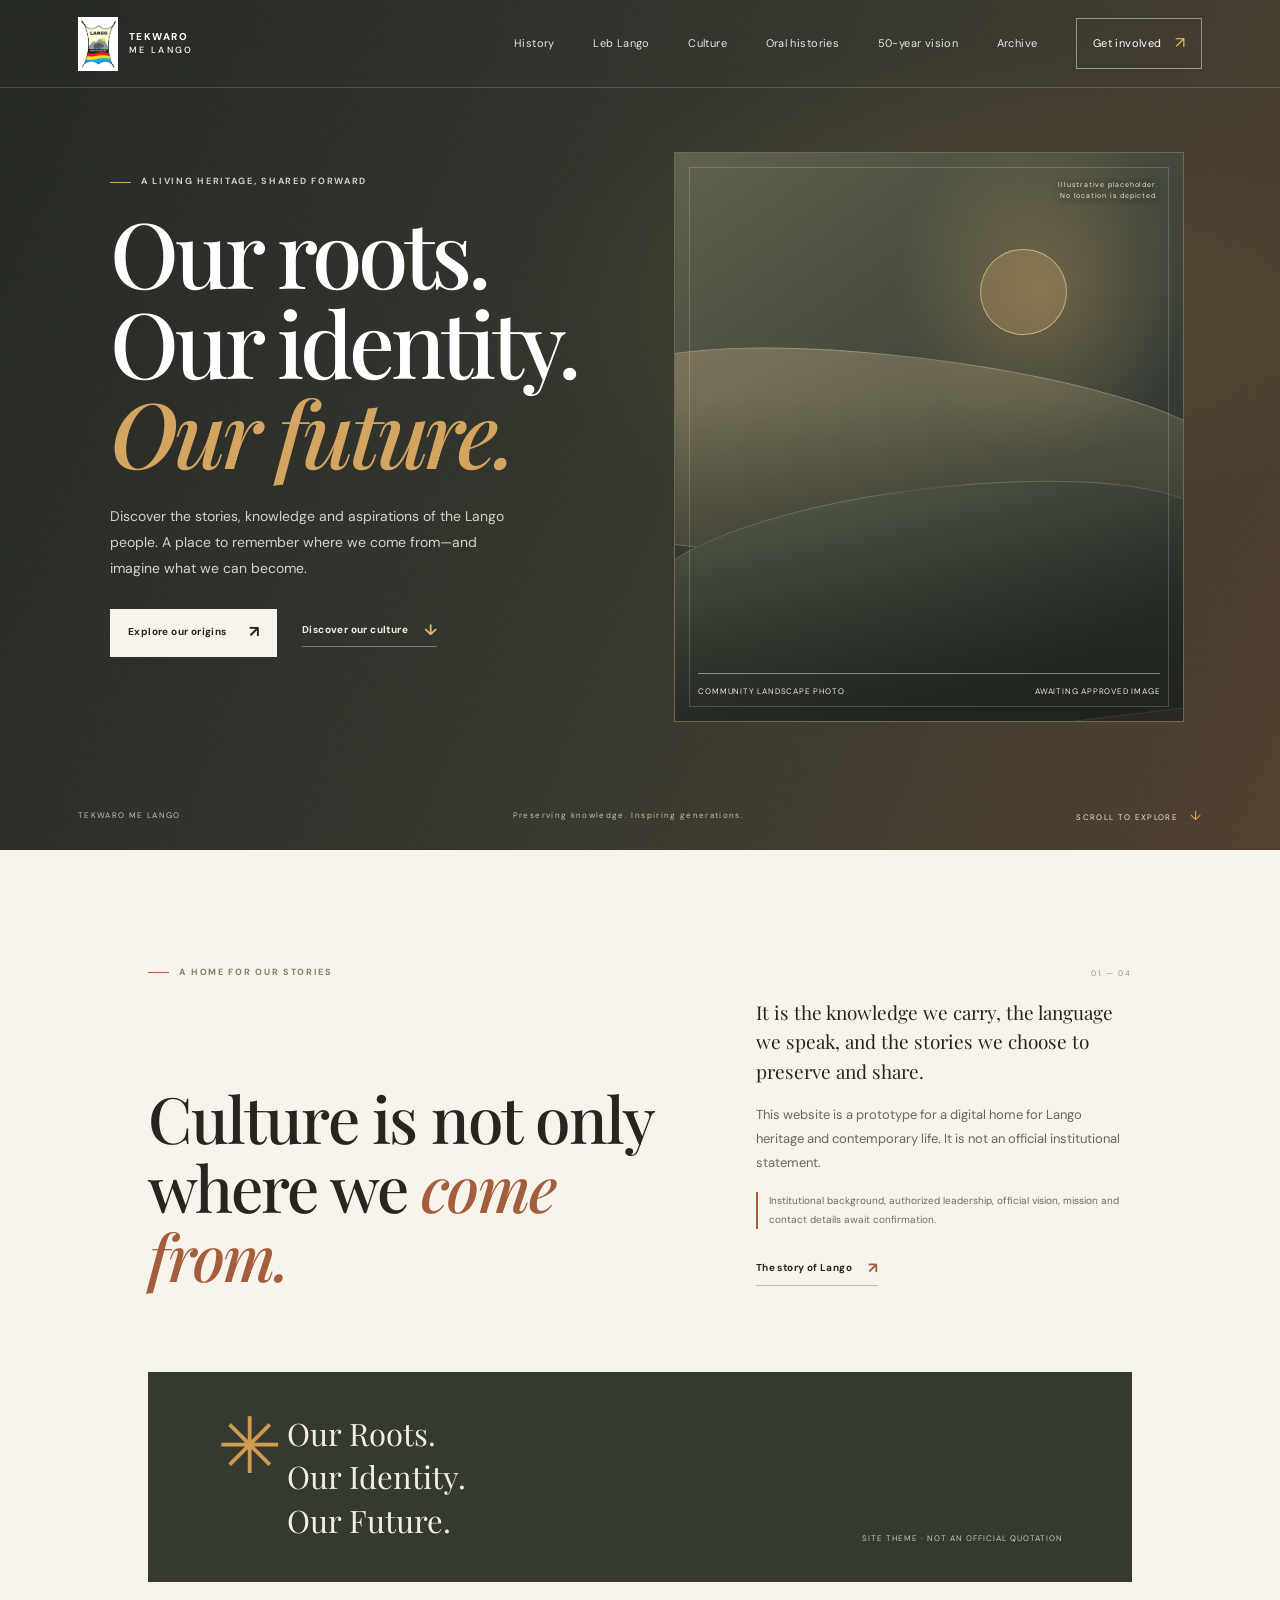
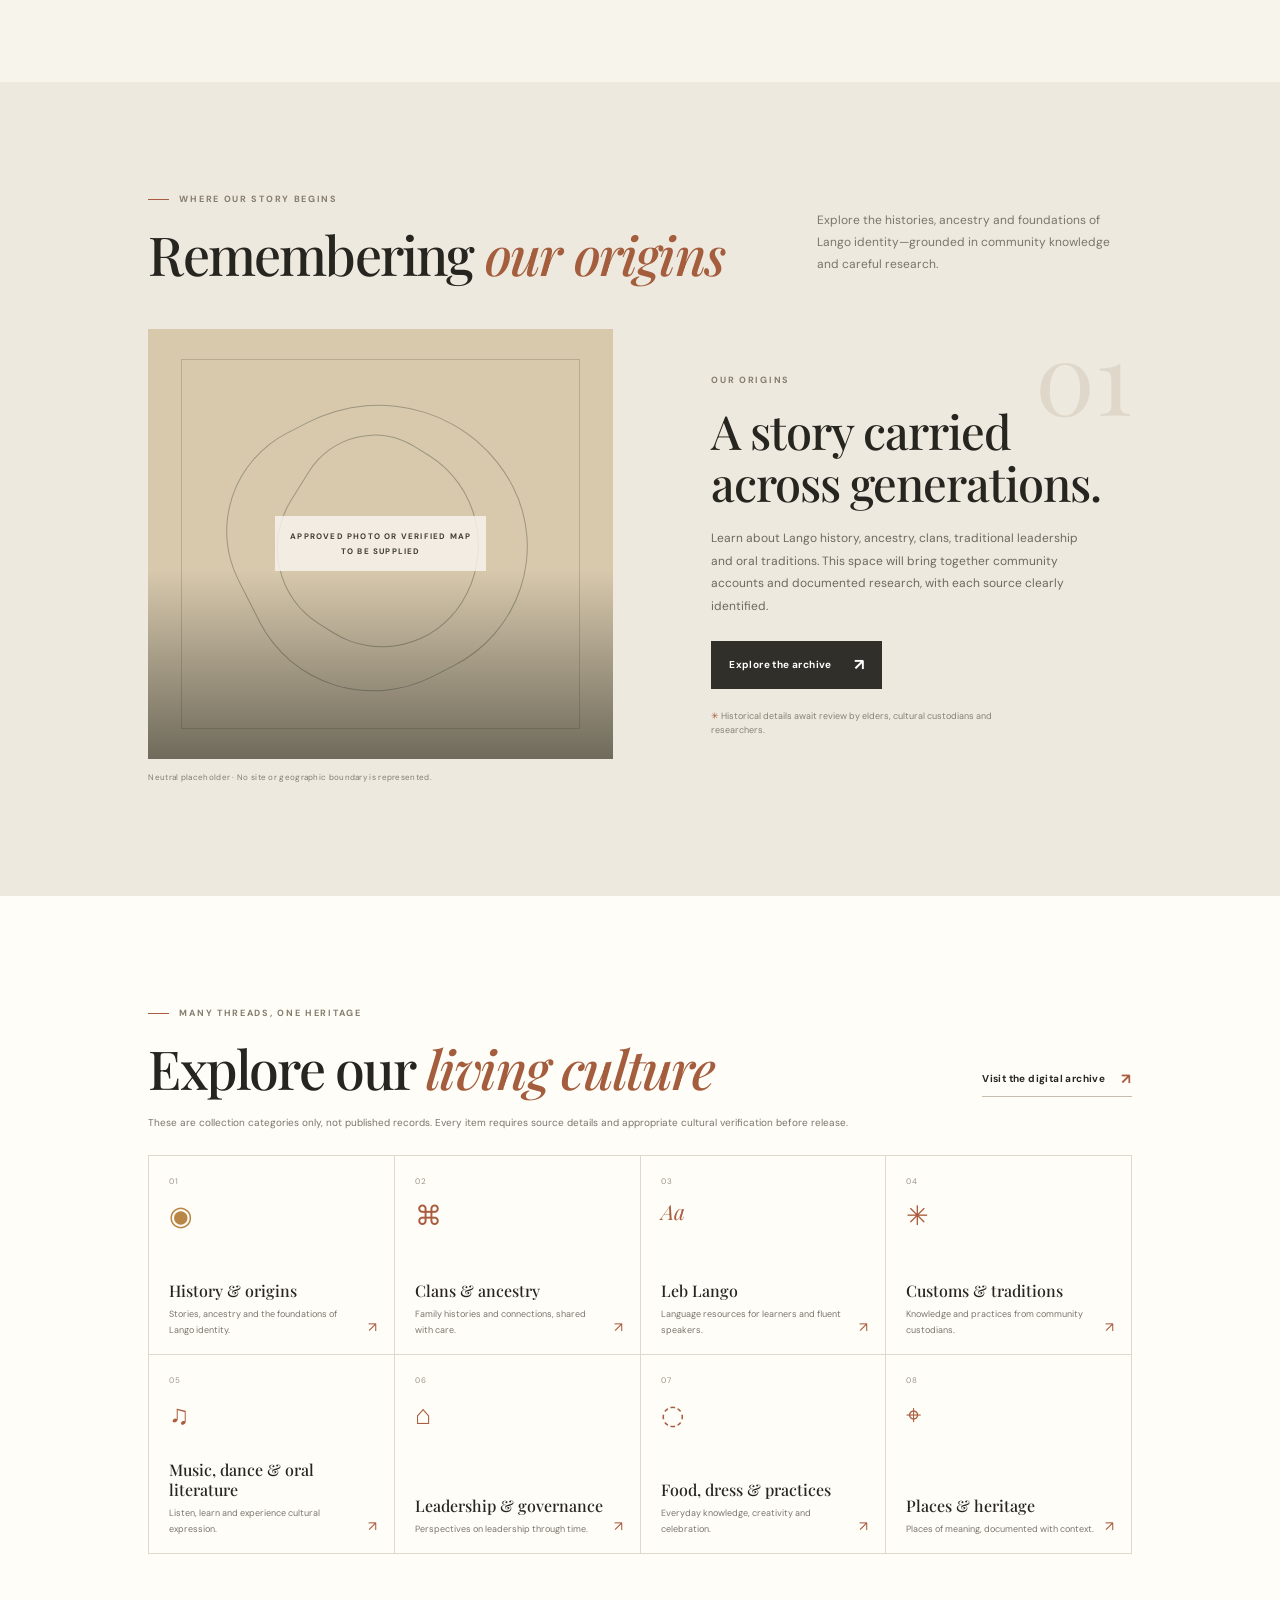
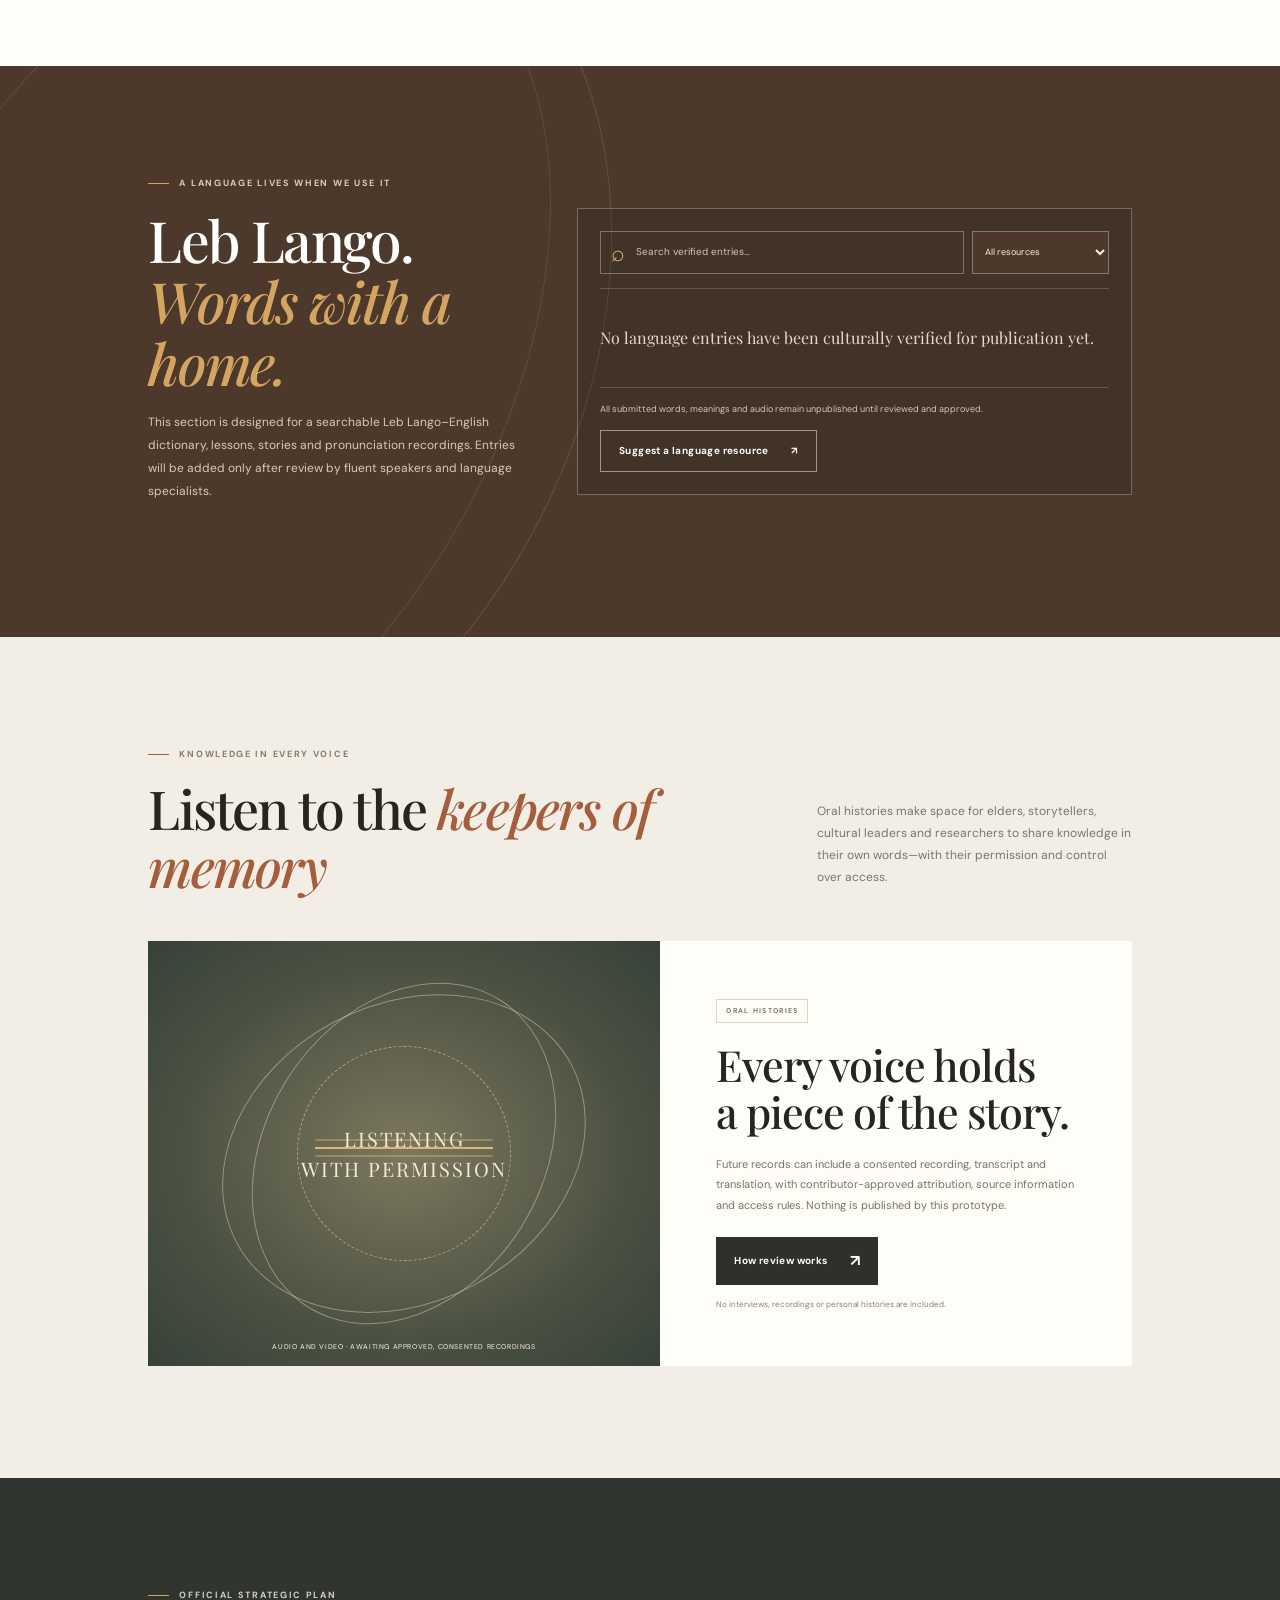
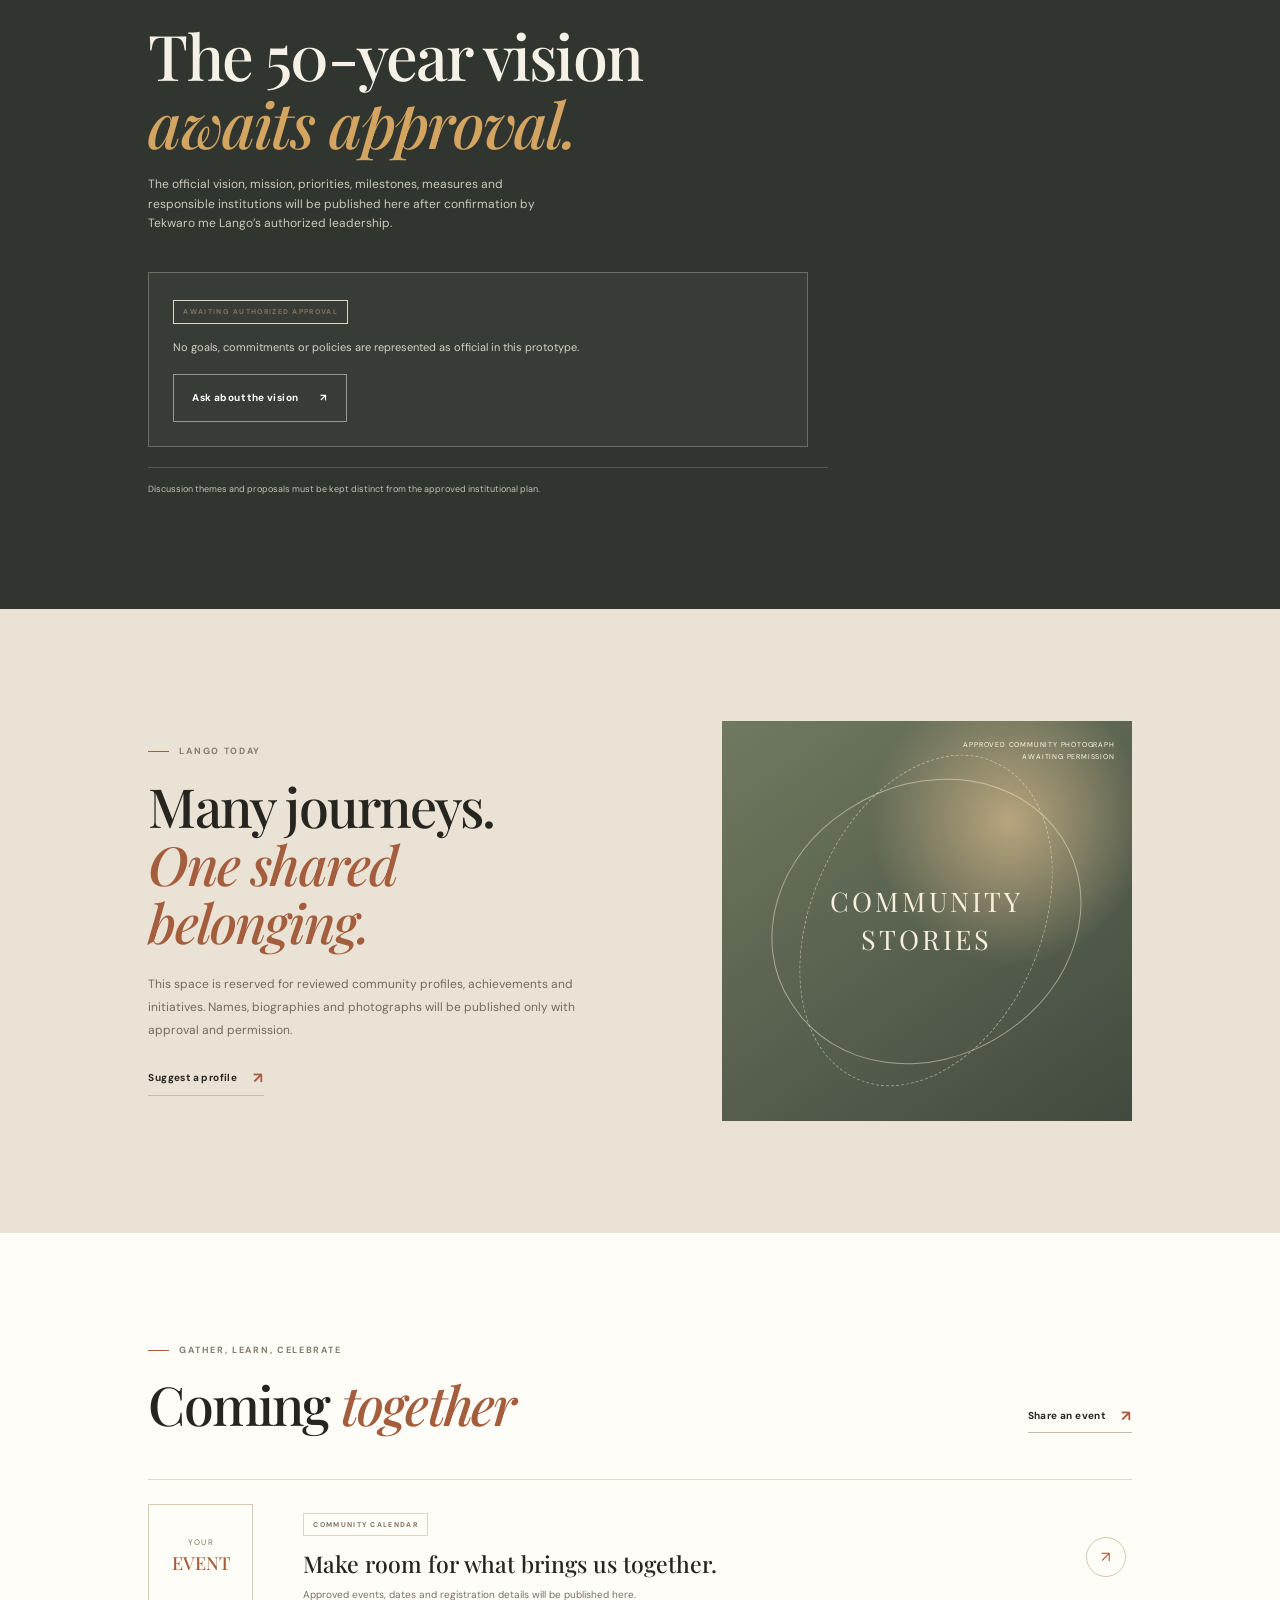
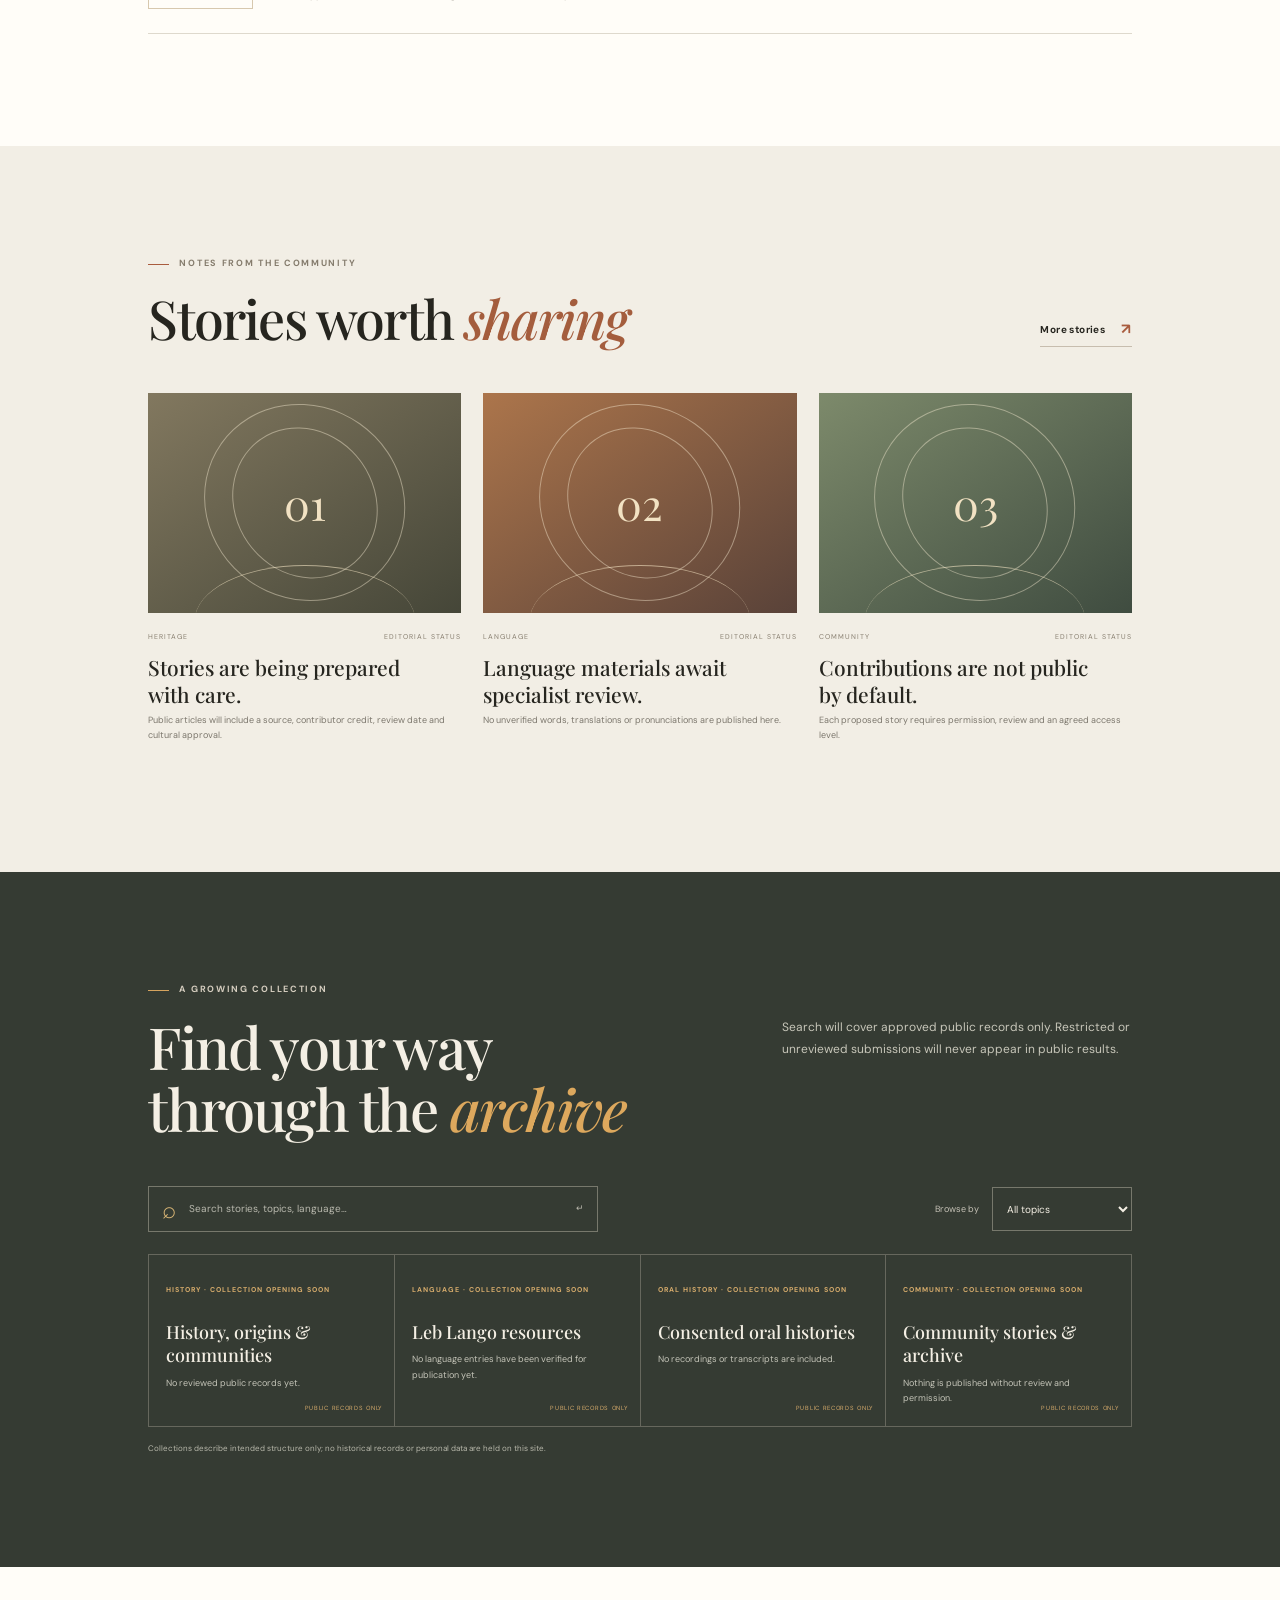
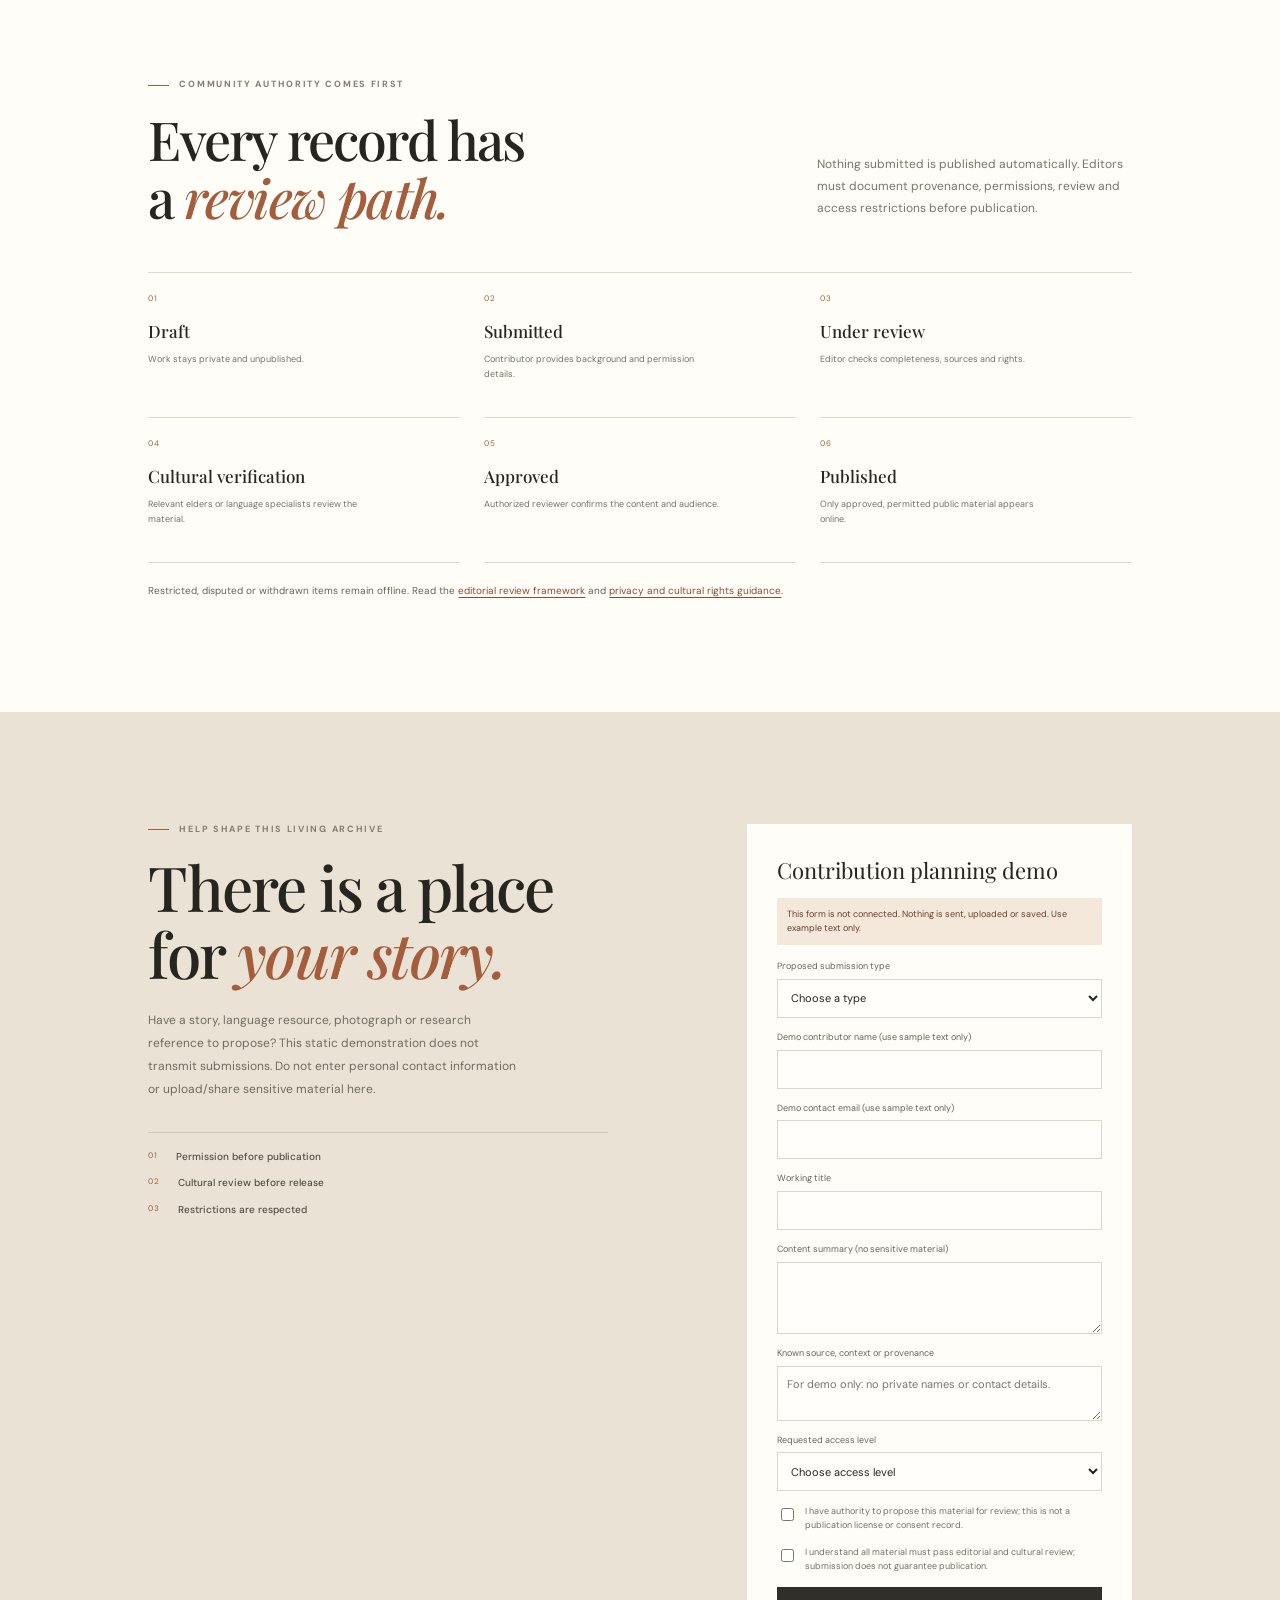
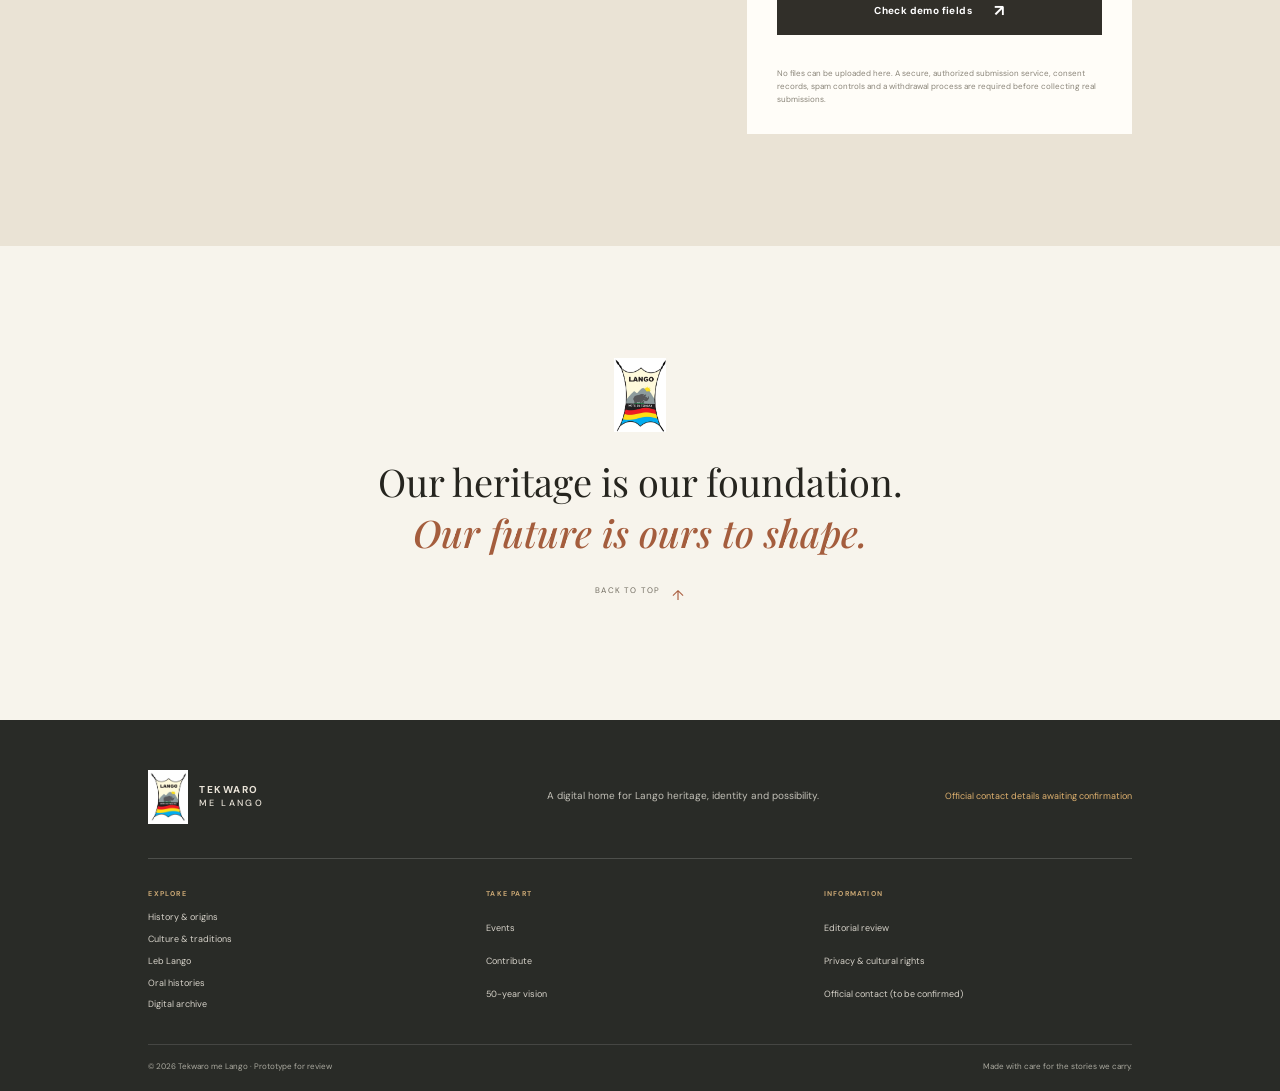
==== commit 96c5e112: "Improve cultural review and content safeguards Co-authored-by: Copilot <223556219+Copilot@users.nore" ====
--- a/index.html
+++ b/index.html
@@ -6,6 +6,11 @@
     <meta name="theme-color" content="#f7f4ec">
     <meta name="description" content="A digital home for Lango heritage, language, oral history, and the aspirations of future generations.">
     <title>Tekwaro me Lango — Our Roots. Our Identity. Our Future.</title>
+    <link rel="canonical" href="https://emmab211.github.io/tekwaro-me-lango/">
+    <meta property="og:type" content="website">
+    <meta property="og:title" content="Tekwaro me Lango — Our Roots. Our Identity. Our Future.">
+    <meta property="og:description" content="A community-guided digital home for Lango heritage, language and stories.">
+    <meta property="og:url" content="https://emmab211.github.io/tekwaro-me-lango/">
     <link rel="preconnect" href="https://fonts.googleapis.com">
     <link rel="preconnect" href="https://fonts.gstatic.com" crossorigin>
     <link href="https://fonts.googleapis.com/css2?family=DM+Sans:wght@400;500;600;700&family=Playfair+Display:wght@500;600;700&display=swap" rel="stylesheet">
@@ -23,10 +28,11 @@
         <span class="sr-only">Open menu</span><span></span><span></span>
       </button>
       <nav class="primary-nav" id="primary-nav" aria-label="Main navigation">
-        <a href="#origins">Our origins</a>
+        <a href="#origins">History</a>
+        <a href="#language">Leb Lango</a>
         <a href="#culture">Culture</a>
-        <a href="#voices">Voices</a>
-        <a href="#future">Our future</a>
+        <a href="#voices">Oral histories</a>
+        <a href="#future">50-year vision</a>
         <a href="#archive">Archive</a>
         <a class="nav-cta" href="#get-involved">Get involved <span aria-hidden="true">↗</span></a>
       </nav>
@@ -44,10 +50,10 @@
             <a class="text-link text-link-light" href="#culture">Discover our culture <span aria-hidden="true">↓</span></a>
           </div>
         </div>
-        <figure class="hero-art">
-          <img src="images/uganda-landscape.jpg" alt="Aerial view of green hills and trees; the specific location has not been verified." fetchpriority="high">
-          <figcaption class="art-caption"><span>LANDSCAPE · STOCK PHOTO</span><a href="https://unsplash.com/photos/aerial-photography-of-hills-and-trees-KQ5djKAN35s" target="_blank" rel="noopener noreferrer">Photo via Unsplash ↗</a></figcaption>
-          <p class="art-note">Location not verified.<br>Replace with an approved local photo.</p>
+        <figure class="hero-art" role="img" aria-label="Illustrative landscape placeholder. An approved Lango landscape photograph is still needed.">
+          <div class="photo-placeholder landscape-placeholder" aria-hidden="true"><span class="placeholder-sun"></span><span class="placeholder-ridge ridge-back"></span><span class="placeholder-ridge ridge-front"></span></div>
+          <figcaption class="art-caption"><span>COMMUNITY LANDSCAPE PHOTO</span><span>AWAITING APPROVED IMAGE</span></figcaption>
+          <p class="art-note">Illustrative placeholder.<br>No location is depicted.</p>
         </figure>
         <div class="hero-bottom">
           <span>TEKWARO ME LANGO</span>
@@ -64,15 +70,16 @@
         <div class="intro-content">
           <h2>Culture is not only<br>where we <em>come from.</em></h2>
           <div class="intro-text">
-            <p>It is the knowledge we carry, the language we speak, the values we share—and the future we choose to build together.</p>
-            <p>Tekwaro me Lango is a digital home for the heritage and contemporary life of the Lango people of Northern Uganda. It brings generations together to preserve, learn and share.</p>
+            <p>It is the knowledge we carry, the language we speak, and the stories we choose to preserve and share.</p>
+            <p>This website is a prototype for a digital home for Lango heritage and contemporary life. It is not an official institutional statement.</p>
+            <p class="institution-status">Institutional background, authorized leadership, official vision, mission and contact details await confirmation.</p>
             <a class="text-link" href="#origins">The story of Lango <span aria-hidden="true">↗</span></a>
           </div>
         </div>
         <div class="intro-quote">
-          <span class="quote-mark" aria-hidden="true">“</span>
-          <p>Our heritage is our foundation.<br>Our identity is our strength.<br>Our future is our responsibility.</p>
-          <span class="quote-attribution">A shared vision for generations</span>
+          <span class="quote-mark" aria-hidden="true">✳</span>
+          <p>Our Roots.<br>Our Identity.<br>Our Future.</p>
+          <span class="quote-attribution">SITE THEME · NOT AN OFFICIAL QUOTATION</span>
         </div>
       </section>
 
@@ -83,11 +90,11 @@
         </div>
         <div class="origin-layout">
           <figure class="origin-visual">
-            <div class="origin-photo">
-              <img src="images/green-hills.jpg" alt="Green trees on a mountain during daytime; shown as an illustrative landscape, not a verified Lango heritage site." loading="lazy">
-              <span class="photo-label">LANDSCAPE · LOCATION NOT VERIFIED</span>
+            <div class="origin-photo origin-placeholder" role="img" aria-label="Neutral illustration placeholder for an approved photograph or verified map.">
+              <span class="placeholder-contour contour-one"></span><span class="placeholder-contour contour-two"></span>
+              <span class="placeholder-label">APPROVED PHOTO OR VERIFIED MAP<br>TO BE SUPPLIED</span>
             </div>
-            <figcaption class="image-note">Stock photo · Not a verified Lango site · <a href="https://unsplash.com/photos/green-trees-on-mountain-during-daytime-8PF8fl6e6yE" target="_blank" rel="noopener noreferrer">Photo via Unsplash ↗</a></figcaption>
+            <figcaption class="image-note">Neutral placeholder · No site or geographic boundary is represented.</figcaption>
           </figure>
           <div class="origin-details">
             <span class="large-number">01</span>
@@ -105,6 +112,7 @@
           <div><p class="eyebrow"><span></span> Many threads, one heritage</p><h2>Explore our <em>living culture</em></h2></div>
           <a class="text-link" href="#archive">Visit the digital archive <span aria-hidden="true">↗</span></a>
         </div>
+        <p class="collection-review-note">These are collection categories only, not published records. Every item requires source details and appropriate cultural verification before release.</p>
         <div class="heritage-grid">
           <a class="heritage-card card-feature" href="#archive"><span class="card-number">01</span><span class="card-symbol symbol-sun" aria-hidden="true">◉</span><span class="card-content"><strong>History &amp; origins</strong><span>Stories, ancestry and the foundations of Lango identity.</span></span><span class="card-arrow" aria-hidden="true">↗</span></a>
           <a class="heritage-card" href="#archive"><span class="card-number">02</span><span class="card-symbol" aria-hidden="true">⌘</span><span class="card-content"><strong>Clans &amp; ancestry</strong><span>Family histories and connections, shared with care.</span></span><span class="card-arrow" aria-hidden="true">↗</span></a>
@@ -118,61 +126,70 @@
       </section>
 
       <section class="language section-pad" id="language">
-        <div class="language-mark" aria-hidden="true"><span>LEB</span><span>LANGO</span><i></i></div>
         <div class="language-copy">
           <p class="eyebrow eyebrow-light"><span></span> A language lives when we use it</p>
-          <h2>Keep the words.<br><em>Carry them forward.</em></h2>
-          <p>Leb Lango connects generations and carries knowledge, humour and ways of seeing the world. Help build a welcoming place for language learning and sharing.</p>
-          <a class="button button-outline-light" href="#get-involved">Share a language resource <span aria-hidden="true">↗</span></a>
-        </div>
-        <div class="language-side-note">LANGUAGE RESOURCES<br>COMMUNITY CONTRIBUTIONS WELCOME</div>
+          <h2>Leb Lango.<br><em>Words with a home.</em></h2>
+          <p>This section is designed for a searchable Leb Lango–English dictionary, lessons, stories and pronunciation recordings. Entries will be added only after review by fluent speakers and language specialists.</p>
+        </div>
+        <div class="dictionary-panel">
+          <div class="dictionary-tools">
+            <label class="dictionary-search"><span class="sr-only">Search verified Leb Lango entries</span><span aria-hidden="true">⌕</span><input id="dictionary-search" type="search" placeholder="Search verified entries…" autocomplete="off"></label>
+            <label class="sr-only" for="dictionary-filter">Filter language resources</label>
+            <select id="dictionary-filter"><option value="all">All resources</option><option value="dictionary">Dictionary</option><option value="lesson">Lessons</option><option value="story">Stories &amp; oral literature</option></select>
+          </div>
+          <div class="dictionary-results" id="dictionary-results" aria-live="polite">
+            <p class="empty-state" id="dictionary-empty">No language entries have been culturally verified for publication yet.</p>
+          </div>
+          <p class="language-status">All submitted words, meanings and audio remain unpublished until reviewed and approved.</p>
+          <a class="button button-outline-light" href="#get-involved">Suggest a language resource <span aria-hidden="true">↗</span></a>
+        </div>
       </section>
 
       <section class="voices section-pad" id="voices">
         <div class="section-heading">
           <div><p class="eyebrow"><span></span> Knowledge in every voice</p><h2>Listen to the <em>keepers of memory</em></h2></div>
-          <p class="section-summary">Oral histories make space for elders, storytellers, cultural leaders and researchers to share knowledge in their own words.</p>
+          <p class="section-summary">Oral histories make space for elders, storytellers, cultural leaders and researchers to share knowledge in their own words—with their permission and control over access.</p>
         </div>
         <div class="voices-feature">
-          <figure class="voice-art">
-            <img src="images/community-dance.jpg" alt="A group of people dancing on open ground; this stock photo is not identified as a Lango cultural event." loading="lazy">
-            <figcaption class="voice-art-caption">STOCK PHOTO · NOT A VERIFIED LANGO EVENT · <a href="https://unsplash.com/photos/people-dancing-on-brown-soil-T6Gig_Rr2dw" target="_blank" rel="noopener noreferrer">UNSPLASH ↗</a></figcaption>
+          <figure class="voice-art" role="img" aria-label="Abstract sound-wave illustration; no interview or recording is included.">
+            <span class="voice-placeholder-orbit" aria-hidden="true"></span>
+            <span class="voice-placeholder-text">LISTENING<br>WITH PERMISSION</span>
+            <figcaption class="voice-art-caption">AUDIO AND VIDEO · AWAITING APPROVED, CONSENTED RECORDINGS</figcaption>
           </figure>
           <div class="voice-info">
             <span class="pill">ORAL HISTORIES</span>
             <h3>Every voice holds<br>a piece of the story.</h3>
-            <p>Find interviews, recordings and transcripts by topic, place or contributor. Public stories will appear here only after permission, review and appropriate cultural guidance.</p>
-            <a class="button button-dark" href="#archive">Explore stories <span aria-hidden="true">↗</span></a>
-            <p class="review-note">No recordings or personal histories are included in this prototype.</p>
+            <p>Future records can include a consented recording, transcript and translation, with contributor-approved attribution, source information and access rules. Nothing is published by this prototype.</p>
+            <a class="button button-dark" href="#editorial-review">How review works <span aria-hidden="true">↗</span></a>
+            <p class="review-note">No interviews, recordings or personal histories are included.</p>
           </div>
         </div>
       </section>
 
       <section class="future section-pad" id="future">
         <div class="future-heading">
-          <p class="eyebrow eyebrow-light"><span></span> Looking ahead, together</p>
-          <h2>Rooted in heritage.<br><em>Open to possibility.</em></h2>
-          <p>Our culture is a living foundation for learning, innovation and collective wellbeing.</p>
-        </div>
-        <div class="future-pillars">
-          <article><span>01</span><h3>Preserve</h3><p>Protect language, oral history and cultural knowledge for generations to come.</p></article>
-          <article><span>02</span><h3>Empower</h3><p>Support education, youth leadership and opportunities to create.</p></article>
-          <article><span>03</span><h3>Connect</h3><p>Strengthen ties across communities and the Lango diaspora.</p></article>
-          <article><span>04</span><h3>Build</h3><p>Welcome thoughtful innovation and responsible cultural tourism.</p></article>
-        </div>
-        <div class="future-footnote"><span>THE NEXT CHAPTER IS OURS TO SHAPE</span><span>Official vision and development plan to be added when approved by cultural leadership.</span></div>
+          <p class="eyebrow eyebrow-light"><span></span> Official strategic plan</p>
+          <h2>The 50-year vision<br><em>awaits approval.</em></h2>
+          <p>The official vision, mission, priorities, milestones, measures and responsible institutions will be published here after confirmation by Tekwaro me Lango’s authorized leadership.</p>
+        </div>
+        <div class="vision-placeholder">
+          <span class="pill">AWAITING AUTHORIZED APPROVAL</span>
+          <p>No goals, commitments or policies are represented as official in this prototype.</p>
+          <a class="button button-outline-light" href="#get-involved">Ask about the vision <span aria-hidden="true">↗</span></a>
+        </div>
+        <p class="future-footnote">Discussion themes and proposals must be kept distinct from the approved institutional plan.</p>
       </section>
 
       <section class="today section-pad" id="today">
         <div class="today-copy">
           <p class="eyebrow"><span></span> Lango today</p>
           <h2>Many journeys.<br><em>One shared belonging.</em></h2>
-          <p>Across Uganda and around the world, Lango people are learning, leading, creating and building. This is a space to celebrate those contributions and the communities behind them.</p>
-          <a class="text-link" href="#stories">Meet the Lango of today <span aria-hidden="true">↗</span></a>
-        </div>
-        <figure class="today-visual">
-          <img src="images/community-gathering.jpg" alt="A group of people gathered outdoors; this stock photo does not identify them as Lango." loading="lazy">
-          <figcaption class="today-label">STOCK PHOTO · PEOPLE NOT IDENTIFIED AS LANGO<br><a href="https://unsplash.com/photos/group-of-people-on-green-grass-field-10D_1gUt65U" target="_blank" rel="noopener noreferrer">PHOTO VIA UNSPLASH ↗</a></figcaption>
+          <p>This space is reserved for reviewed community profiles, achievements and initiatives. Names, biographies and photographs will be published only with approval and permission.</p>
+          <a class="text-link" href="#get-involved">Suggest a profile <span aria-hidden="true">↗</span></a>
+        </div>
+        <figure class="today-visual" role="img" aria-label="Neutral illustration placeholder for a community-approved profile photograph.">
+          <span class="today-placeholder-mark" aria-hidden="true">COMMUNITY<br>STORIES</span>
+          <figcaption class="today-label">APPROVED COMMUNITY PHOTOGRAPH<br>AWAITING PERMISSION</figcaption>
         </figure>
       </section>
 
@@ -193,17 +210,17 @@
           <div><p class="eyebrow"><span></span> Notes from the community</p><h2>Stories worth <em>sharing</em></h2></div>
           <a class="text-link" href="#archive">More stories <span aria-hidden="true">↗</span></a>
         </div>
-        <div class="story-grid">
-          <article class="story-card"><div class="story-illustration story-one"><span>01</span><i></i></div><div class="story-meta"><span>HERITAGE</span><span>FEATURE STORY · PLACEHOLDER</span></div><h3>Keeping family histories alive across generations</h3><p>Sample headline—replace with a reviewed community story.</p><a href="#archive" aria-label="Read Keeping family histories alive across generations">Read story <span aria-hidden="true">↗</span></a></article>
-          <article class="story-card"><div class="story-illustration story-two"><span>02</span><i></i></div><div class="story-meta"><span>LANGUAGE</span><span>COMMUNITY · PLACEHOLDER</span></div><h3>Making space for Leb Lango in everyday life</h3><p>Sample headline—replace with an approved language feature.</p><a href="#language" aria-label="Read Making space for Leb Lango in everyday life">Read story <span aria-hidden="true">↗</span></a></article>
-          <article class="story-card"><div class="story-illustration story-three"><span>03</span><i></i></div><div class="story-meta"><span>FUTURE</span><span>IDEAS · PLACEHOLDER</span></div><h3>Young people shaping a future with deep roots</h3><p>Sample headline—replace with a verified community story.</p><a href="#future" aria-label="Read Young people shaping a future with deep roots">Read story <span aria-hidden="true">↗</span></a></article>
+        <div class="story-grid story-empty-grid">
+          <article class="story-card"><div class="story-illustration story-one" aria-hidden="true"><span>01</span><i></i></div><div class="story-meta"><span>HERITAGE</span><span>EDITORIAL STATUS</span></div><h3>Stories are being prepared with care.</h3><p>Public articles will include a source, contributor credit, review date and cultural approval.</p></article>
+          <article class="story-card"><div class="story-illustration story-two" aria-hidden="true"><span>02</span><i></i></div><div class="story-meta"><span>LANGUAGE</span><span>EDITORIAL STATUS</span></div><h3>Language materials await specialist review.</h3><p>No unverified words, translations or pronunciations are published here.</p></article>
+          <article class="story-card"><div class="story-illustration story-three" aria-hidden="true"><span>03</span><i></i></div><div class="story-meta"><span>COMMUNITY</span><span>EDITORIAL STATUS</span></div><h3>Contributions are not public by default.</h3><p>Each proposed story requires permission, review and an agreed access level.</p></article>
         </div>
       </section>
 
       <section class="archive section-pad" id="archive">
         <div class="section-heading archive-heading">
           <div><p class="eyebrow eyebrow-light"><span></span> A growing collection</p><h2>Find your way<br>through the <em>archive</em></h2></div>
-          <p class="section-summary">Search a prototype collection of example topics. Real materials will be published with source details, consent and the right level of access.</p>
+          <p class="section-summary">Search will cover approved public records only. Restricted or unreviewed submissions will never appear in public results.</p>
         </div>
         <div class="archive-tools">
           <label class="search-field"><span class="sr-only">Search the archive</span><span aria-hidden="true">⌕</span><input id="archive-search" type="search" placeholder="Search stories, topics, language…" autocomplete="off"><kbd>↵</kbd></label>
@@ -211,33 +228,55 @@
           <select id="archive-filter" aria-label="Filter archive by category"><option value="all">All topics</option><option value="history">History</option><option value="language">Language</option><option value="oral history">Oral history</option><option value="community">Community</option></select>
         </div>
         <div class="archive-results" id="archive-results" aria-live="polite">
-          <article class="archive-item" data-category="history" data-search="history origins ancestry oral tradition review"><span class="archive-type">HISTORY · EXAMPLE</span><h3>Origins and ancestry</h3><p>Topic collection · Placeholder for reviewed historical sources.</p><span class="archive-arrow" aria-hidden="true">↗</span></article>
-          <article class="archive-item" data-category="language" data-search="leb lango language learning vocabulary community"><span class="archive-type">LANGUAGE · EXAMPLE</span><h3>Leb Lango learning resources</h3><p>Learning collection · Placeholder for approved language materials.</p><span class="archive-arrow" aria-hidden="true">↗</span></article>
-          <article class="archive-item" data-category="oral history" data-search="oral history elders memories interview recordings consent"><span class="archive-type">ORAL HISTORY · EXAMPLE</span><h3>Stories from our elders</h3><p>Story collection · No interviews or recordings included.</p><span class="archive-arrow" aria-hidden="true">↗</span></article>
-          <article class="archive-item" data-category="community" data-search="community today people achievements diaspora future"><span class="archive-type">COMMUNITY · EXAMPLE</span><h3>Lango today and across the diaspora</h3><p>Community collection · Placeholder for approved contributions.</p><span class="archive-arrow" aria-hidden="true">↗</span></article>
-        </div>
-        <p class="no-results" id="no-results" hidden>No example topics match your search. Try a different word or category.</p>
-        <p class="archive-disclaimer">Prototype topic cards only · No historical claims or personal data are published here.</p>
+          <article class="archive-item" data-category="history" data-search="history origins ancestry clan community"><span class="archive-type">HISTORY · COLLECTION OPENING SOON</span><h3>History, origins &amp; communities</h3><p>No reviewed public records yet.</p><span class="archive-access">PUBLIC RECORDS ONLY</span></article>
+          <article class="archive-item" data-category="language" data-search="leb lango language lessons dictionary stories"><span class="archive-type">LANGUAGE · COLLECTION OPENING SOON</span><h3>Leb Lango resources</h3><p>No language entries have been verified for publication yet.</p><span class="archive-access">PUBLIC RECORDS ONLY</span></article>
+          <article class="archive-item" data-category="oral history" data-search="oral history elders memories interview recordings consent"><span class="archive-type">ORAL HISTORY · COLLECTION OPENING SOON</span><h3>Consented oral histories</h3><p>No recordings or transcripts are included.</p><span class="archive-access">PUBLIC RECORDS ONLY</span></article>
+          <article class="archive-item" data-category="community" data-search="community today people achievements diaspora future"><span class="archive-type">COMMUNITY · COLLECTION OPENING SOON</span><h3>Community stories &amp; archive</h3><p>Nothing is published without review and permission.</p><span class="archive-access">PUBLIC RECORDS ONLY</span></article>
+        </div>
+        <p class="no-results" id="no-results" hidden>No collection matches your search. Try another keyword or category.</p>
+        <p class="archive-disclaimer">Collections describe intended structure only; no historical records or personal data are held on this site.</p>
+      </section>
+
+      <section class="editorial-review section-pad" id="editorial-review">
+        <div class="section-heading">
+          <div><p class="eyebrow"><span></span> Community authority comes first</p><h2>Every record has<br>a <em>review path.</em></h2></div>
+          <p class="section-summary">Nothing submitted is published automatically. Editors must document provenance, permissions, review and access restrictions before publication.</p>
+        </div>
+        <ol class="review-steps">
+          <li><span>01</span><strong>Draft</strong><p>Work stays private and unpublished.</p></li>
+          <li><span>02</span><strong>Submitted</strong><p>Contributor provides background and permission details.</p></li>
+          <li><span>03</span><strong>Under review</strong><p>Editor checks completeness, sources and rights.</p></li>
+          <li><span>04</span><strong>Cultural verification</strong><p>Relevant elders or language specialists review the material.</p></li>
+          <li><span>05</span><strong>Approved</strong><p>Authorized reviewer confirms the content and audience.</p></li>
+          <li><span>06</span><strong>Published</strong><p>Only approved, permitted public material appears online.</p></li>
+        </ol>
+        <p class="review-policy-link">Restricted, disputed or withdrawn items remain offline. Read the <a href="governance.html#review">editorial review framework</a> and <a href="governance.html#privacy">privacy and cultural rights guidance</a>.</p>
       </section>
 
       <section class="involved section-pad" id="get-involved">
         <div class="involved-intro">
           <p class="eyebrow"><span></span> Help shape this living archive</p>
           <h2>There is a place<br>for <em>your story.</em></h2>
-          <p>Have a family history, photograph, recording, research resource or idea to share? We welcome contributions—with consent, context and community guidance at the centre.</p>
-          <div class="involved-points"><span>01 <b>Share knowledge</b></span><span>02 <b>Volunteer your time</b></span><span>03 <b>Connect with us</b></span></div>
+          <p>Have a story, language resource, photograph or research reference to propose? This static demonstration does not transmit submissions. Do not enter personal contact information or upload/share sensitive material here.</p>
+          <div class="involved-points"><span>01 <b>Permission before publication</b></span><span>02 <b>Cultural review before release</b></span><span>03 <b>Restrictions are respected</b></span></div>
         </div>
         <form class="contact-form" id="contact-form">
-          <p class="form-title">Start a conversation</p>
-          <label for="contact-name">Your name</label><input id="contact-name" name="name" type="text" autocomplete="name" required>
-          <label for="contact-email">Email address</label><input id="contact-email" name="email" type="email" autocomplete="email" required>
-          <label for="contact-topic">What would you like to share?</label>
-          <select id="contact-topic" name="topic" required><option value="">Choose a topic</option><option>Family or oral history</option><option>Language resource</option><option>Photo, audio or document</option><option>Volunteering or partnership</option><option>Something else</option></select>
-          <label for="contact-message">A little more about it</label><textarea id="contact-message" name="message" rows="3" required></textarea>
-          <label class="consent-check"><input type="checkbox" name="consent" required><span>I understand this prototype does not send or store submissions.</span></label>
-          <button class="button button-dark form-submit" type="submit">Prepare message <span aria-hidden="true">↗</span></button>
+          <p class="form-title">Contribution planning demo</p>
+          <p class="form-warning">This form is not connected. Nothing is sent, uploaded or saved. Use example text only.</p>
+          <label for="contact-topic">Proposed submission type</label>
+          <select id="contact-topic" name="topic" required><option value="">Choose a type</option><option>Leb Lango word, lesson or recording</option><option>History, clan or community account</option><option>Oral history or interview</option><option>Photograph, audio or document</option><option>Article, event or profile</option><option>Correction or removal request</option></select>
+          <label for="contact-name">Demo contributor name (use sample text only)</label><input id="contact-name" name="name" type="text" maxlength="80" autocomplete="off">
+          <label for="contact-email">Demo contact email (use sample text only)</label><input id="contact-email" name="email" type="email" maxlength="120" autocomplete="off">
+          <label for="contact-title">Working title</label><input id="contact-title" name="title" type="text" maxlength="120" required>
+          <label for="contact-message">Content summary (no sensitive material)</label><textarea id="contact-message" name="message" rows="3" maxlength="800" required></textarea>
+          <label for="contact-source">Known source, context or provenance</label><textarea id="contact-source" name="source" rows="2" placeholder="For demo only: no private names or contact details." required></textarea>
+          <label for="contact-access">Requested access level</label>
+          <select id="contact-access" name="access" required><option value="">Choose access level</option><option>Public, after review and approval</option><option>Restricted — do not publish publicly</option><option>Not sure — please discuss first</option></select>
+          <label class="consent-check"><input type="checkbox" name="rights" required><span>I have authority to propose this material for review; this is not a publication license or consent record.</span></label>
+          <label class="consent-check"><input type="checkbox" name="workflow" required><span>I understand all material must pass editorial and cultural review; submission does not guarantee publication.</span></label>
+          <button class="button button-dark form-submit" type="submit">Check demo fields <span aria-hidden="true">↗</span></button>
           <p class="form-notice" id="form-notice" role="status"></p>
-          <p class="privacy-note">Please do not send sensitive cultural material or personal information through this prototype form.</p>
+          <p class="privacy-note">No files can be uploaded here. A secure, authorized submission service, consent records, spam controls and a withdrawal process are required before collecting real submissions.</p>
         </form>
       </section>
 
@@ -252,9 +291,9 @@
       <div class="footer-main">
         <a class="brand brand-footer" href="#home" aria-label="Tekwaro me Lango home"><img class="brand-logo" src="images/lango-emblem.jpg" alt=""><span class="brand-name">TEKWARO <span>ME LANGO</span></span></a>
         <p>A digital home for Lango heritage, identity and possibility.</p>
-        <a class="footer-email" href="mailto:hello@tekwaromelango.org">hello@tekwaromelango.org <span aria-hidden="true">↗</span></a>
+        <span class="footer-email">Official contact details awaiting confirmation</span>
       </div>
-      <div class="footer-links"><div><span>EXPLORE</span><a href="#origins">Our origins</a><a href="#culture">Culture &amp; traditions</a><a href="#voices">Oral histories</a><a href="#archive">Digital archive</a></div><div><span>TAKE PART</span><a href="#events">Events</a><a href="#get-involved">Contribute</a><a href="#future">Our future</a></div><div><span>INFORMATION</span><a href="#get-involved">Contact</a><a href="#get-involved">Privacy &amp; consent</a><a href="#get-involved">Accessibility</a></div></div>
+      <div class="footer-links"><div><span>EXPLORE</span><a href="#origins">History &amp; origins</a><a href="#culture">Culture &amp; traditions</a><a href="#language">Leb Lango</a><a href="#voices">Oral histories</a><a href="#archive">Digital archive</a></div><div><span>TAKE PART</span><a href="#events">Events</a><a href="#get-involved">Contribute</a><a href="#future">50-year vision</a></div><div><span>INFORMATION</span><a href="governance.html#review">Editorial review</a><a href="governance.html#privacy">Privacy &amp; cultural rights</a><a href="#get-involved">Official contact (to be confirmed)</a></div></div>
       <div class="footer-bottom"><span>© <span id="year"></span> Tekwaro me Lango · Prototype for review</span><span>Made with care for the stories we carry.</span></div>
     </footer>
   </body>
--- a/styles.css
+++ b/styles.css
@@ -59,8 +59,16 @@
 .hero-art::before, .hero-art::after { position: absolute; z-index: 1; content: ""; pointer-events: none; }
 .hero-art::before { inset: 0; background: linear-gradient(180deg, rgb(29 32 27 / 5%) 43%, rgb(26 28 25 / 72%) 100%); }
 .hero-art::after { inset: 14px; border: 1px solid rgb(245 231 203 / 20%); }
-.hero-art > img, .origin-photo > img, .voice-art > img, .today-visual > img { display: block; width: 100%; height: 100%; object-fit: cover; }
-.hero-art > img { object-position: center; }
+.photo-placeholder { position: absolute; inset: 0; overflow: hidden; background: radial-gradient(ellipse at 72% 24%, rgb(203 161 98 / 34%), transparent 28%), linear-gradient(145deg, #64654f, #343b35 65%, #554734); }
+.placeholder-sun { position: absolute; top: 17%; right: 23%; width: 17%; aspect-ratio: 1; border: 1px solid rgb(244 218 174 / 62%); border-radius: 50%; background: rgb(219 175 108 / 28%); }
+.placeholder-ridge { position: absolute; right: -7%; bottom: 15%; left: -5%; display: block; height: 44%; border: 1px solid rgb(235 223 197 / 32%); border-radius: 50% 50% 0 0 / 30% 28% 0 0; background: linear-gradient(150deg, rgb(133 139 105 / 68%), #343a34); transform: rotate(-7deg); }
+.ridge-back { bottom: 26%; left: -15%; height: 38%; background: linear-gradient(155deg, rgb(168 151 111 / 60%), rgb(69 76 64 / 58%)); transform: rotate(7deg); }
+.ridge-front { bottom: -3%; height: 44%; background: linear-gradient(160deg, #69745c, #30372f 75%); }
+.origin-placeholder { display: grid; align-items: center; justify-items: center; background: radial-gradient(ellipse at 50% 45%, #ded3bb, #b9ad91 74%); }
+.origin-placeholder::before { position: absolute; inset: 7%; border: 1px solid rgb(88 77 58 / 25%); content: ""; }
+.placeholder-contour { position: absolute; display: block; width: 62%; height: 66%; border: 1px solid rgb(86 91 72 / 46%); border-radius: 42% 58% 51% 49%; transform: rotate(-27deg); }
+.contour-two { width: 43%; height: 47%; transform: rotate(32deg); }
+.placeholder-label { position: relative; padding: 13px 15px; color: #403e35; background: rgb(247 244 236 / 84%); font-size: 8px; font-weight: 700; letter-spacing: 1.2px; line-height: 1.8; text-align: center; }
 .art-caption, .art-note { position: absolute; z-index: 2; margin: 0; color: #f1e8d8; font-size: 8px; letter-spacing: .8px; }
 .art-caption { right: 23px; bottom: 22px; left: 23px; display: flex; justify-content: space-between; gap: 10px; border-top: 1px solid rgb(255 255 255 / 42%); padding-top: 11px; }
 .art-caption a { color: inherit; }
@@ -78,6 +86,7 @@
 .intro-text { max-width: 390px; padding-bottom: 4px; }
 .intro-text p { margin: 0 0 17px; color: #68665e; font-size: 13px; line-height: 1.85; }
 .intro-text p:first-child { color: var(--ink); font-family: var(--serif); font-size: 19px; line-height: 1.55; }
+.intro-text .institution-status { padding-left: 11px; border-left: 2px solid var(--clay); color: #706b60; font-size: 10px; }
 .intro-text .text-link { margin-top: 10px; }
 .intro-quote { position: relative; display: grid; min-height: 210px; grid-template-columns: 70px 1fr auto; align-items: center; margin-top: 82px; padding: 30px 7%; color: #f4eee1; background: #353a30; }
 .quote-mark { align-self: start; color: #d09a51; font-family: var(--serif); font-size: 78px; line-height: 1; }
@@ -91,7 +100,6 @@
 .origin-visual { position: relative; margin: 0; }
 .origin-photo { position: relative; height: 430px; overflow: hidden; background: #d8c9ad; }
 .origin-photo::after { position: absolute; inset: 0; background: linear-gradient(180deg, transparent 56%, rgb(28 32 27 / 56%)); content: ""; }
-.origin-photo > img { object-position: center 52%; }
 .photo-label { position: absolute; z-index: 1; right: 17px; bottom: 16px; color: #fff8e9; font-size: 7px; letter-spacing: 1px; }
 .image-note { display: block; margin-top: 12px; color: #817c70; font-size: 8px; letter-spacing: .3px; }
 .image-note a { text-decoration: underline; text-underline-offset: 2px; }
@@ -106,6 +114,7 @@
 .review-note span { color: var(--clay); }
 .heritage { background: var(--paper); }
 .heritage .section-heading { margin-bottom: 35px; }
+.collection-review-note { margin: -17px 0 24px; color: #79756d; font-size: 10px; }
 .heritage-grid { display: grid; grid-template-columns: repeat(4, 1fr); border-top: 1px solid var(--line); border-left: 1px solid var(--line); }
 .heritage-card { position: relative; display: flex; min-height: 199px; flex-direction: column; padding: 19px 20px 16px; border-right: 1px solid var(--line); border-bottom: 1px solid var(--line); transition: background .2s ease; }
 .heritage-card:hover { background: #f3efe5; }
@@ -117,25 +126,34 @@
 .card-content strong { font-family: var(--serif); font-size: 16px; font-weight: 500; line-height: 1.25; }
 .card-content > span { max-width: 190px; color: #79756d; font-size: 9px; line-height: 1.7; }
 .card-arrow { position: absolute; right: 17px; bottom: 15px; color: var(--clay); font-size: 14px; }
-.language { position: relative; display: grid; min-height: 470px; grid-template-columns: .8fr 1.2fr; align-items: center; overflow: hidden; color: white; background: #4c392c; }
+.language { position: relative; display: grid; min-height: 470px; grid-template-columns: .8fr 1.2fr; align-items: center; gap: 6%; overflow: hidden; color: white; background: #4c392c; }
 .language::before { position: absolute; top: -40%; left: -15%; width: 60%; height: 180%; border: 1px solid rgb(234 201 150 / 16%); border-radius: 50%; content: ""; transform: rotate(29deg); }
 .language::after { position: absolute; top: -32%; left: -9%; width: 48%; height: 170%; border: 1px solid rgb(234 201 150 / 12%); border-radius: 50%; content: ""; transform: rotate(29deg); }
-.language-mark { position: relative; z-index: 1; display: flex; width: 200px; height: 200px; flex-direction: column; align-items: center; justify-content: center; justify-self: center; border: 1px solid rgb(230 197 145 / 48%); border-radius: 50%; color: #ecd6b2; font-family: var(--serif); font-size: 20px; letter-spacing: 3px; line-height: 1.55; }
-.language-mark::before, .language-mark::after { position: absolute; inset: 12px; border: 1px solid rgb(230 197 145 / 24%); border-radius: 50%; content: ""; }
-.language-mark::after { inset: -10px; border-style: dashed; opacity: .45; }
-.language-mark i { position: absolute; width: 10px; height: 10px; border-radius: 50%; background: #d39a52; }
-.language-copy { position: relative; z-index: 1; max-width: 490px; padding-left: 4%; }
+.language-copy { position: relative; z-index: 1; max-width: 490px; }
 .language-copy h2 { margin-bottom: 18px; font-size: clamp(37px, 4.5vw, 57px); }
 .language-copy > p:not(.eyebrow) { max-width: 390px; margin: 0 0 22px; color: #d5cabe; font-size: 12px; line-height: 1.9; }
 .button-outline-light { border: 1px solid rgb(255 255 255 / 48%); color: white; }
-.language-side-note { position: absolute; right: 4%; bottom: 24px; color: #d1c3af; font-size: 7px; letter-spacing: 1.2px; line-height: 1.8; text-align: right; }
+.dictionary-panel { position: relative; z-index: 1; padding: 22px; border: 1px solid rgb(245 236 217 / 30%); background: rgb(33 31 27 / 22%); }
+.dictionary-tools { display: flex; gap: 8px; }
+.dictionary-search { display: flex; min-width: 0; height: 43px; flex: 1; align-items: center; gap: 9px; padding: 0 10px; border: 1px solid rgb(245 236 217 / 35%); }
+.dictionary-search > span { color: #d7b475; font-family: var(--serif); font-size: 23px; }
+.dictionary-search input { width: 100%; border: 0; outline: 0; color: #f4efe4; background: transparent; font-size: 10px; }
+.dictionary-search input::placeholder { color: #d1c8b8; }
+.dictionary-tools select { max-width: 170px; padding: 0 8px; border: 1px solid rgb(245 236 217 / 35%); border-radius: 0; color: #f4efe4; background: #4c392c; font-size: 9px; }
+.dictionary-tools option { color: var(--ink); background: white; }
+.dictionary-results { display: grid; min-height: 100px; align-content: center; margin: 14px 0; border-top: 1px solid rgb(245 236 217 / 20%); border-bottom: 1px solid rgb(245 236 217 / 20%); }
+.empty-state { margin: 0; color: #e2dacd; font-family: var(--serif); font-size: 16px; line-height: 1.5; }
+.language-status { margin: 0 0 14px; color: #d2c8b9; font-size: 9px; line-height: 1.6; }
+.dictionary-panel .button { min-height: 42px; }
 .voices { background: #f2eee5; }
 .voices-feature { display: grid; grid-template-columns: 1.04fr .96fr; background: var(--paper); }
-.voice-art { position: relative; display: block; min-height: 405px; margin: 0; overflow: hidden; background: #39443a; }
-.voice-art::after { position: absolute; inset: 0; background: linear-gradient(180deg, transparent 55%, rgb(20 24 21 / 76%)); content: ""; pointer-events: none; }
-.voice-art > img { position: absolute; inset: 0; object-position: center; }
-.voice-art-caption { position: absolute; z-index: 1; right: 14px; bottom: 13px; left: 14px; color: #fff5e6; font-size: 7px; letter-spacing: .6px; }
-.voice-art-caption a { color: inherit; }
+.voice-art { position: relative; display: grid; min-height: 405px; margin: 0; align-items: center; justify-items: center; overflow: hidden; background: radial-gradient(ellipse at center, #7c785e, #4b5142 62%, #374139); }
+.voice-art::before, .voice-art::after { position: absolute; width: 74%; height: 70%; border: 1px solid rgb(243 221 180 / 44%); border-radius: 50%; content: ""; transform: rotate(-28deg); }
+.voice-art::after { width: 54%; height: 85%; transform: rotate(32deg); }
+.voice-placeholder-orbit { position: absolute; width: 42%; aspect-ratio: 1; border: 1px dashed rgb(243 221 180 / 54%); border-radius: 50%; }
+.voice-placeholder-orbit::before { position: absolute; top: 47%; left: 8%; width: 84%; height: 2px; background: #ddb66f; box-shadow: 0 -8px 0 -0.5px rgb(221 182 111 / 80%), 0 8px 0 -0.5px rgb(221 182 111 / 80%); content: ""; }
+.voice-placeholder-text { position: relative; z-index: 1; color: #f3e9d5; font-family: var(--serif); font-size: 20px; letter-spacing: 2px; line-height: 1.5; text-align: center; }
+.voice-art-caption { position: absolute; z-index: 1; right: 14px; bottom: 13px; left: 14px; color: #fff5e6; font-size: 7px; letter-spacing: .6px; text-align: center; }
 .voice-info { align-self: center; padding: 55px 12%; }
 .pill { display: inline-block; padding: 5px 9px; border: 1px solid #ded5c4; color: #827462; font-size: 7px; font-weight: 700; letter-spacing: 1.3px; }
 .voice-info h3 { margin-top: 18px; font-size: clamp(31px, 3.6vw, 43px); }
@@ -145,22 +163,18 @@
 .future-heading { max-width: 640px; }
 .future-heading h2 { font-size: clamp(41px, 5vw, 63px); }
 .future-heading > p:not(.eyebrow) { max-width: 400px; margin: 18px 0 0; color: #cac9bc; font-size: 12px; }
-.future-pillars { display: grid; grid-template-columns: repeat(4, 1fr); gap: 25px; margin-top: 73px; }
-.future-pillars article { min-height: 178px; padding-top: 18px; border-top: 1px solid rgb(244 235 216 / 32%); }
-.future-pillars article > span { color: #d3a361; font-size: 9px; letter-spacing: 1px; }
-.future-pillars h3 { margin: 20px 0 9px; font-family: var(--serif); font-size: 23px; font-weight: 500; }
-.future-pillars p { max-width: 205px; margin: 0; color: #c5c4b8; font-size: 10px; line-height: 1.8; }
-.future-footnote { display: flex; justify-content: space-between; gap: 24px; margin-top: 45px; padding-top: 17px; border-top: 1px solid rgb(244 235 216 / 18%); color: #c2c0b5; font-size: 8px; letter-spacing: .5px; }
-.future-footnote span:first-child { color: #d5a660; font-size: 7px; letter-spacing: 1.1px; }
+.vision-placeholder { max-width: 660px; margin-top: 38px; padding: 24px; border: 1px solid rgb(244 235 216 / 28%); background: rgb(255 255 255 / 3%); }
+.vision-placeholder p { margin: 14px 0 18px; color: #d6d2c6; font-size: 11px; }
+.future-footnote { max-width: 680px; margin: 20px 0 0; padding-top: 14px; border-top: 1px solid rgb(244 235 216 / 18%); color: #c2c0b5; font-size: 9px; }
 .today { display: grid; grid-template-columns: 1fr .9fr; align-items: center; gap: 12%; background: #eae3d5; }
 .today-copy { max-width: 440px; }
 .today-copy h2 { font-size: clamp(38px, 4.3vw, 54px); }
 .today-copy > p:not(.eyebrow) { margin: 22px 0; color: #706b60; font-size: 12px; line-height: 1.9; }
-.today-visual { position: relative; min-height: 400px; margin: 0; overflow: hidden; background: #a6a185; }
-.today-visual::after { position: absolute; inset: 0; background: linear-gradient(180deg, rgb(26 29 24 / 48%), transparent 44%); content: ""; }
-.today-visual > img { position: absolute; inset: 0; object-position: center; }
-.today-label { position: absolute; z-index: 1; top: 18px; right: 17px; left: 17px; color: #fff9ea; font-size: 7px; letter-spacing: .8px; line-height: 1.7; text-align: right; text-shadow: 0 1px 6px #222; }
-.today-label a { color: inherit; }
+.today-visual { position: relative; display: grid; min-height: 400px; margin: 0; align-items: center; justify-items: center; overflow: hidden; background: radial-gradient(ellipse at 70% 25%, #b8a57e, transparent 34%), linear-gradient(145deg, #707960, #424a3f); }
+.today-visual::before, .today-visual::after { position: absolute; width: 77%; height: 68%; border: 1px solid rgb(252 241 211 / 48%); border-radius: 48% 52% 49% 51%; content: ""; transform: rotate(-33deg); }
+.today-visual::after { width: 56%; height: 86%; border-style: dashed; transform: rotate(25deg); }
+.today-placeholder-mark { position: relative; z-index: 1; color: #f7efdc; font-family: var(--serif); font-size: 27px; letter-spacing: 3px; line-height: 1.4; text-align: center; }
+.today-label { position: absolute; z-index: 1; top: 18px; right: 17px; left: 17px; color: #fff9ea; font-size: 7px; letter-spacing: .8px; line-height: 1.7; text-align: right; }
 .events { background: var(--paper); }
 .event-placeholder { display: grid; grid-template-columns: 125px 1fr 46px; gap: 30px; align-items: center; padding: 24px 0; border-top: 1px solid var(--line); border-bottom: 1px solid var(--line); }
 .event-date { display: flex; width: 105px; height: 105px; flex-direction: column; align-items: center; justify-content: center; border: 1px solid #d7c8ae; color: #85775f; }
@@ -184,6 +198,7 @@
 .story-card p { margin: 0 0 12px; color: #7c776d; font-size: 9px; }
 .story-card > a { display: inline-flex; align-items: center; gap: 15px; color: var(--ink); font-size: 9px; font-weight: 700; }
 .story-card > a span { color: var(--clay); font-size: 14px; }
+.story-empty-grid .story-card { min-height: 0; }
 .archive { color: #f4efe4; background: #353b33; }
 .archive-heading { align-items: start; }
 .archive-heading h2 { font-size: clamp(40px, 4.7vw, 58px); }
@@ -204,9 +219,17 @@
 .archive-type { color: #d7ac6c; font-size: 7px; font-weight: 700; letter-spacing: 1px; }
 .archive-item h3 { max-width: 200px; margin: 21px 0 8px; font-family: var(--serif); font-size: 18px; font-weight: 500; line-height: 1.3; }
 .archive-item p { max-width: 200px; margin: 0; color: #c4c4b8; font-size: 9px; line-height: 1.7; }
-.archive-arrow { position: absolute; right: 14px; bottom: 13px; color: #d7ac6c; font-size: 14px; }
+.archive-access { position: absolute; right: 12px; bottom: 12px; color: #d7ac6c; font-size: 6px; letter-spacing: .7px; }
 .no-results { color: #ddd7c9; font-size: 12px; }
 .archive-disclaimer { margin: 15px 0 0; color: #b8b8ab; font-size: 8px; }
+.editorial-review { background: #fffdf8; }
+.review-steps { display: grid; grid-template-columns: repeat(3, 1fr); gap: 0 24px; margin: 0; padding: 0; list-style: none; border-top: 1px solid var(--line); }
+.review-steps li { min-height: 145px; padding: 19px 12px 16px 0; border-bottom: 1px solid var(--line); }
+.review-steps li > span { display: block; margin-bottom: 12px; color: var(--clay); font-size: 8px; letter-spacing: 1px; }
+.review-steps strong { font-family: var(--serif); font-size: 17px; font-weight: 500; }
+.review-steps p { max-width: 240px; margin: 6px 0 0; color: #777267; font-size: 9px; line-height: 1.7; }
+.review-policy-link { margin: 20px 0 0; color: #68645a; font-size: 10px; }
+.review-policy-link a { color: #8c4c34; text-decoration: underline; text-underline-offset: 3px; }
 .involved { display: grid; grid-template-columns: 1fr .8fr; gap: 12%; align-items: start; background: #eae3d5; }
 .involved-intro { max-width: 460px; }
 .involved h2 { font-size: clamp(43px, 5vw, 62px); }
@@ -216,6 +239,7 @@
 .involved-points b { color: #514e45; font-size: 10px; font-weight: 500; letter-spacing: 0; }
 .contact-form { padding: 28px 30px; background: var(--paper); }
 .form-title { margin: 0 0 20px; font-family: var(--serif); font-size: 22px; }
+.form-warning { margin: -10px 0 14px; padding: 9px 10px; color: #743d2e; background: #f3e8d9; font-size: 9px; line-height: 1.6; }
 .contact-form > label:not(.consent-check) { display: block; margin: 12px 0 5px; color: #69655b; font-size: 9px; }
 .contact-form input:not([type="checkbox"]), .contact-form select, .contact-form textarea { display: block; width: 100%; min-height: 39px; padding: 8px 9px; border: 1px solid #ddd7cb; border-radius: 0; color: var(--ink); background: #fffefa; font-size: 11px; }
 .contact-form textarea { resize: vertical; }
@@ -235,13 +259,29 @@
 .brand-footer { width: max-content; }
 .footer-main > p { margin: 0; color: #c2c0b7; font-size: 10px; }
 .footer-email { color: #e0b26f; font-size: 9px; }
-.footer-email span { padding-left: 8px; font-size: 14px; }
 .footer-links { display: grid; grid-template-columns: repeat(3, 1fr); gap: 30px; padding: 29px 0 32px; }
 .footer-links > div { display: grid; justify-items: start; gap: 7px; }
 .footer-links > div > span { margin-bottom: 4px; color: #c9a774; font-size: 7px; font-weight: 700; letter-spacing: 1.2px; }
 .footer-links a { color: #d6d2c9; font-size: 9px; }
 .footer-links a:hover, .footer-email:hover { color: white; }
 .footer-bottom { display: flex; justify-content: space-between; gap: 20px; padding-top: 15px; border-top: 1px solid rgb(255 255 255 / 13%); color: #aaa99f; font-size: 8px; }
+.governance-page { min-height: 100vh; background: var(--cream); }
+.governance-header { display: flex; min-height: 82px; align-items: center; justify-content: space-between; padding: 0 8%; border-bottom: 1px solid var(--line); background: var(--deep); color: white; }
+.governance-brand .brand-name { color: white; }
+.governance-content { max-width: 920px; margin: 0 auto; padding: 75px 34px 90px; }
+.governance-content h1 { margin: 0 0 18px; font-family: var(--serif); font-size: clamp(42px, 6vw, 70px); font-weight: 500; letter-spacing: -2px; line-height: 1.05; }
+.governance-content h1 em { color: var(--clay); font-weight: 500; }
+.governance-lede { max-width: 720px; color: #6d695f; font-family: var(--serif); font-size: 20px; line-height: 1.6; }
+.governance-alert { margin: 25px 0 55px; padding: 15px 18px; border-left: 3px solid var(--clay); color: #5e4935; background: #eee6d8; font-size: 12px; line-height: 1.7; }
+.governance-content section { margin: 45px 0; padding-top: 28px; border-top: 1px solid var(--line); }
+.governance-content section h2 { margin-bottom: 18px; font-size: clamp(30px, 4vw, 43px); }
+.governance-content section > p:not(.eyebrow), .governance-content li { color: #625f56; font-size: 12px; line-height: 1.9; }
+.governance-content ul { padding-left: 21px; }
+.governance-steps { display: grid; grid-template-columns: repeat(2, 1fr); gap: 0 24px; margin: 0 0 22px; padding: 0; list-style: none; border-top: 1px solid var(--line); }
+.governance-steps li { display: grid; grid-template-columns: 170px 1fr; gap: 10px; padding: 13px 5px; border-bottom: 1px solid var(--line); }
+.governance-steps strong { color: var(--ink); font-family: var(--serif); font-size: 15px; font-weight: 500; }
+.governance-steps span { color: #706c62; font-size: 10px; line-height: 1.6; }
+.governance-footer { padding: 20px 8%; color: #c5c1b7; background: #292b27; font-size: 9px; text-align: center; }
 
 @media (min-width: 1450px) {
   .section-pad { padding-right: max(11.6%, calc((100% - 1120px) / 2)); padding-left: max(11.6%, calc((100% - 1120px) / 2)); }
@@ -255,7 +295,6 @@
   .hero-bottom { right: 4%; left: 4%; }
   .section-pad { padding-right: 7%; padding-left: 7%; }
   .heritage-card { min-height: 185px; padding-right: 14px; padding-left: 14px; }
-  .future-pillars { gap: 17px; }
   .site-footer { padding-right: 7%; padding-left: 7%; }
 }
 @media (max-width: 760px) {
@@ -300,19 +339,18 @@
   .card-content strong { font-size: 15px; }
   .card-content > span { font-size: 8px; }
   .card-arrow { right: 11px; bottom: 10px; }
-  .language { min-height: 570px; grid-template-columns: 1fr; grid-template-rows: 190px auto; gap: 12px; }
-  .language-mark { width: 145px; height: 145px; font-size: 15px; }
-  .language-copy { padding: 0; }
+  .language { min-height: 0; grid-template-columns: 1fr; grid-template-rows: auto auto; gap: 30px; }
   .language-copy h2 { font-size: clamp(38px, 9vw, 51px); }
-  .language-side-note { bottom: 16px; }
+  .dictionary-panel { padding: 16px; }
+  .dictionary-tools { flex-direction: column; }
+  .dictionary-tools select { max-width: none; min-height: 40px; }
   .voices-feature { grid-template-columns: 1fr; }
   .voice-art { min-height: 300px; }
   .voice-info { padding: 35px 27px; }
   .voice-info h3 { font-size: 36px; }
   .future-heading h2 { font-size: clamp(39px, 9vw, 54px); }
-  .future-pillars { grid-template-columns: repeat(2, 1fr); gap: 26px 17px; margin-top: 45px; }
-  .future-pillars article { min-height: 160px; }
-  .future-footnote { flex-direction: column; gap: 8px; margin-top: 30px; }
+  .vision-placeholder { padding: 18px; }
+  .future-footnote { line-height: 1.7; }
   .today { grid-template-columns: 1fr; gap: 32px; }
   .today-visual { min-height: 325px; }
   .event-placeholder { grid-template-columns: 76px 1fr 35px; gap: 13px; }
@@ -334,6 +372,9 @@
   .archive-item { min-height: 165px; padding: 15px 12px; }
   .archive-item h3 { font-size: 16px; }
   .archive-item p { font-size: 8px; }
+  .archive-access { font-size: 5px; }
+  .review-steps { grid-template-columns: repeat(2, 1fr); gap: 0 15px; }
+  .review-steps li { min-height: 130px; }
   .involved { grid-template-columns: 1fr; gap: 35px; }
   .involved h2 { font-size: clamp(43px, 10vw, 58px); }
   .contact-form { padding: 24px 20px; }
@@ -344,6 +385,12 @@
   .footer-links { gap: 15px; padding: 25px 0; }
   .footer-links a { font-size: 8px; }
   .footer-bottom { flex-direction: column; gap: 6px; font-size: 7px; }
+  .governance-header { min-height: 72px; padding: 0 20px; }
+  .governance-content { padding: 55px 22px 70px; }
+  .governance-content h1 { font-size: clamp(41px, 10vw, 58px); }
+  .governance-steps { grid-template-columns: 1fr; }
+  .governance-steps li { grid-template-columns: 145px 1fr; }
+  .governance-footer { padding-right: 22px; padding-left: 22px; }
 }
 @media (max-width: 390px) {
   .hero { min-height: 730px; padding-right: 19px; padding-left: 19px; }
@@ -353,7 +400,6 @@
   .hero-bottom { right: 19px; left: 19px; font-size: 7px; }
   .section-pad { padding-right: 19px; padding-left: 19px; }
   .heritage-card { min-height: 167px; }
-  .future-pillars { gap: 18px 12px; }
   .event-placeholder { grid-template-columns: 61px 1fr 28px; gap: 9px; }
   .event-date { width: 58px; height: 72px; }
   .event-date span { font-size: 7px; }
